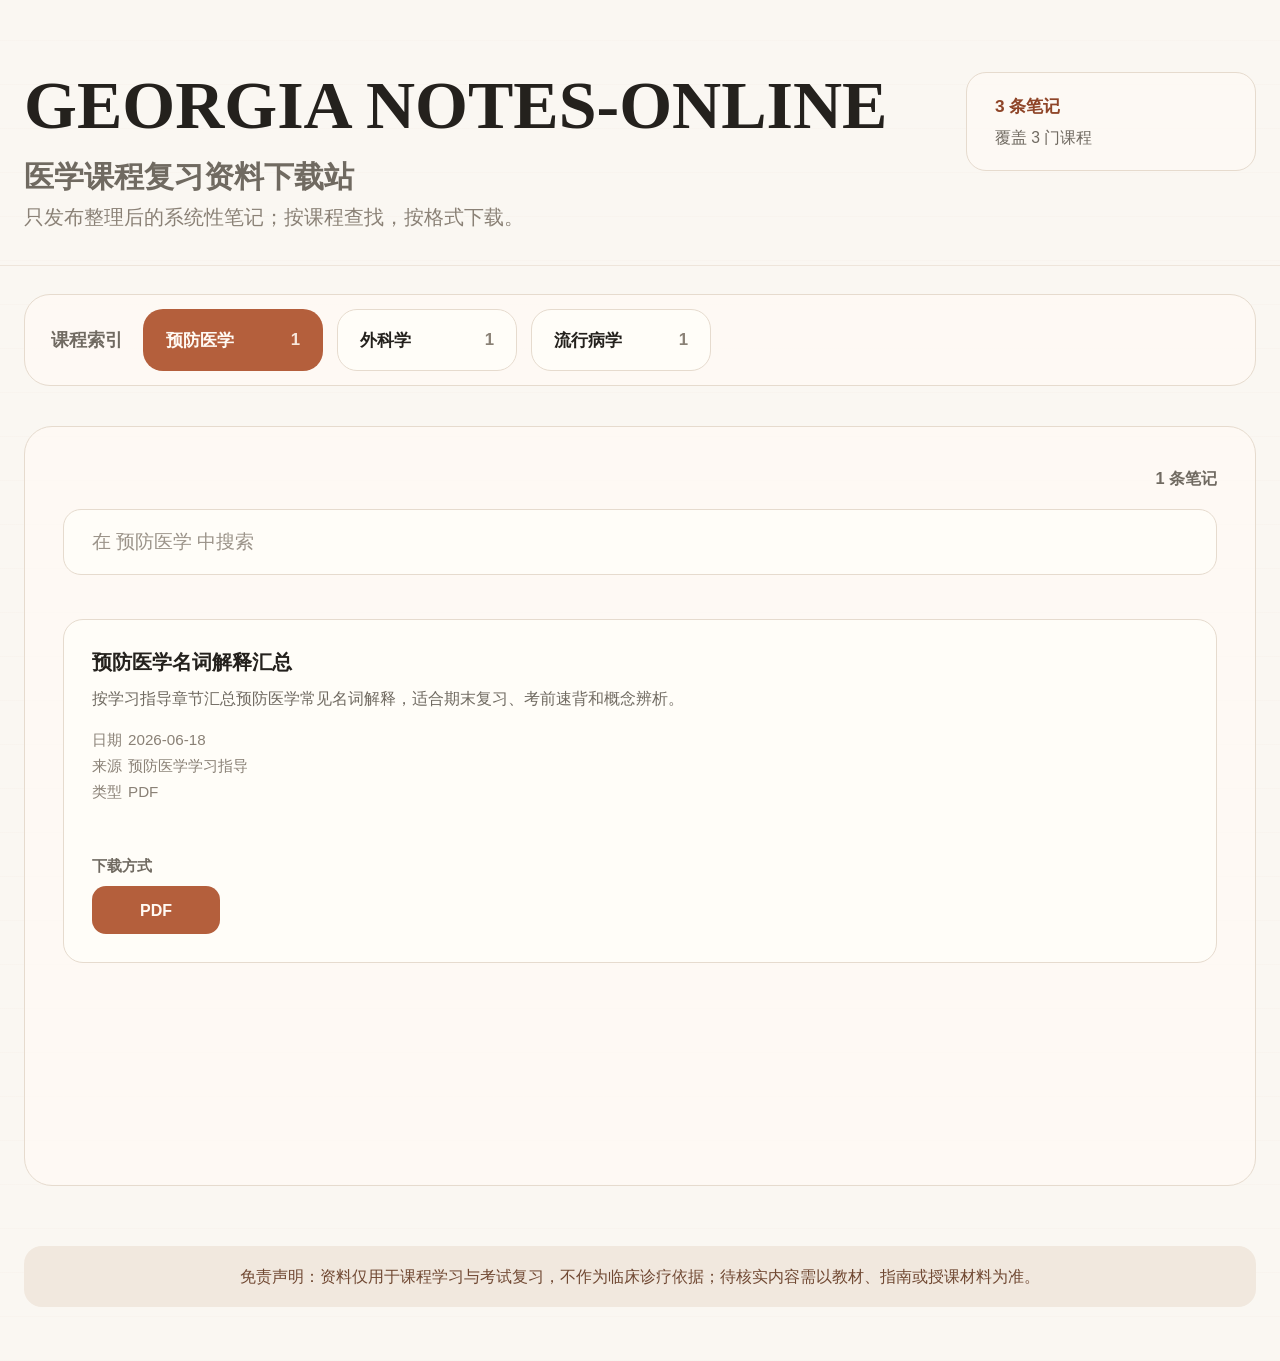
==== index.html @ c3cb5269 "Remove tags from publishing metadata" ====
<!doctype html>
<html lang="zh-CN">
  <head>
    <meta charset="utf-8" />
    <meta name="viewport" content="width=device-width, initial-scale=1" />
    <title>GEORGIA NOTES-ONLINE</title>
    <link rel="stylesheet" href="assets/style.css" />
  </head>
  <body>
    <header class="site-header">
      <div class="header-inner">
        <div>
          <h1 class="site-title">GEORGIA NOTES-ONLINE</h1>
          <p class="site-kicker">医学课程复习资料下载站</p>
          <p class="site-subtitle">只发布整理后的系统性笔记；按课程查找，按格式下载。</p>
        </div>
        <aside class="library-stats" aria-label="资料统计">
          <strong id="totalNoteCount">0 条笔记</strong>
          <span id="courseCoverage">等待发布资料</span>
        </aside>
      </div>
    </header>

    <main class="main-content">
      <nav id="courseNav" class="course-nav" aria-label="课程索引" hidden></nav>

      <section id="status" class="status" role="status">正在加载 data/files.json。</section>

      <section id="coursePanel" class="course-panel" aria-label="当前课程资料" hidden>
        <div class="panel-summary">
          <span id="activeCourseCount">0 条笔记</span>
        </div>
        <input
          id="courseSearch"
          class="course-search"
          type="search"
          placeholder="在当前课程中搜索"
          aria-label="在当前课程中搜索资料"
        />
        <div id="fileGrid" class="file-grid"></div>
        <p id="courseEmpty" class="course-empty" hidden>当前课程里没有匹配的资料。</p>
      </section>
    </main>

    <footer class="site-footer">
      <p>免责声明：资料仅用于课程学习与考试复习，不作为临床诊疗依据；待核实内容需以教材、指南或授课材料为准。</p>
    </footer>

    <script>
      const courseNames = {
        imaging: "医学影像学",
        diagnostics: "诊断学",
        "preventive-medicine": "预防医学",
        pharmacoeconomics: "药物经济学",
        surgery: "外科学",
        others: "其他"
      };

      const courseOrder = [
        "imaging",
        "diagnostics",
        "preventive-medicine",
        "pharmacoeconomics",
        "surgery",
        "others"
      ];

      const state = {
        files: [],
        notes: [],
        courses: [],
        activeCourseId: ""
      };

      const courseNavEl = document.getElementById("courseNav");
      const statusEl = document.getElementById("status");
      const coursePanelEl = document.getElementById("coursePanel");
      const totalNoteCountEl = document.getElementById("totalNoteCount");
      const courseCoverageEl = document.getElementById("courseCoverage");
      const activeCourseCountEl = document.getElementById("activeCourseCount");
      const courseSearchEl = document.getElementById("courseSearch");
      const fileGridEl = document.getElementById("fileGrid");
      const courseEmptyEl = document.getElementById("courseEmpty");

      function escapeHtml(value) {
        return String(value ?? "")
          .replaceAll("&", "&amp;")
          .replaceAll("<", "&lt;")
          .replaceAll(">", "&gt;")
          .replaceAll('"', "&quot;")
          .replaceAll("'", "&#039;");
      }

      function normalizeText(value) {
        return String(value ?? "").toLowerCase();
      }

      function getCourseId(file) {
        return file.category || getCourseLabel(file);
      }

      function getCourseLabel(file) {
        return file.course || courseNames[file.category] || file.category || "未分类";
      }

      function getNoteKey(file) {
        return file.note_id || [getCourseId(file), file.title, file.date].map((item) => String(item || "")).join("|");
      }

      function isCollection(note) {
        return note.kind === "collection" || note.type === "Collection" || Array.isArray(note.items);
      }

      function getDownloadables(note) {
        if (isCollection(note)) {
          return Array.isArray(note.items) ? note.items : [];
        }
        return Array.isArray(note.files) ? note.files : [note];
      }

      function getItemFiles(item) {
        if (Array.isArray(item.files) && item.files.length) {
          return item.files;
        }
        if (item.path) {
          return [{ title: item.title, type: item.type || "PDF", path: item.path }];
        }
        return [];
      }

      function groupByNote(files) {
        const groups = new Map();
        files.forEach((file) => {
          const key = getNoteKey(file);
          if (!groups.has(key)) {
            groups.set(key, {
              ...file,
              courseId: getCourseId(file),
              courseLabel: getCourseLabel(file),
              files: []
            });
          }
          groups.get(key).files.push(file);
        });

        return Array.from(groups.values()).map((note) => {
          note.files.sort((a, b) => String(a.type || "").localeCompare(String(b.type || ""), "zh-CN"));
          note.types = isCollection(note)
            ? ["章节合集"]
            : [...new Set(note.files.map((file) => file.type).filter(Boolean))];
          note.searchText = getSearchText(note);
          return note;
        });
      }

      function buildCourses(notes) {
        const groups = new Map();
        notes.forEach((note) => {
          if (!groups.has(note.courseId)) {
            groups.set(note.courseId, {
              id: note.courseId,
              label: note.courseLabel,
              notes: []
            });
          }
          groups.get(note.courseId).notes.push(note);
        });

        return Array.from(groups.values()).sort((a, b) => {
          const ai = courseOrder.indexOf(a.id);
          const bi = courseOrder.indexOf(b.id);
          if (ai !== -1 || bi !== -1) {
            return (ai === -1 ? 999 : ai) - (bi === -1 ? 999 : bi);
          }
          return a.label.localeCompare(b.label, "zh-CN");
        });
      }

      function getSearchText(note) {
        const downloadables = getDownloadables(note);
        const values = [
          note.title,
          note.course,
          note.category,
          note.courseLabel,
          note.type,
          note.date,
          note.source,
          note.description,
          ...downloadables.flatMap((item) => [item.title, item.type, item.path, item.source])
        ];
        return values.map(normalizeText).join(" ");
      }

      function renderCourseNav() {
        courseNavEl.hidden = false;
        courseNavEl.innerHTML = `
          <span class="course-nav-label">课程索引</span>
          <div class="course-tabs">
            ${state.courses
              .map((course) => {
                const isActive = course.id === state.activeCourseId;
                return `
                  <button
                    class="course-tab${isActive ? " is-active" : ""}"
                    type="button"
                    data-course-id="${escapeHtml(course.id)}"
                    aria-pressed="${isActive}"
                  >
                    <span>${escapeHtml(course.label)}</span>
                    <strong>${course.notes.length}</strong>
                  </button>
                `;
              })
              .join("")}
          </div>
        `;
      }

      function renderCollection(note) {
        const items = getDownloadables(note);
        if (!items.length) {
          return `<p class="collection-empty">这个资料集暂时没有章节文件。</p>`;
        }

        return `
          <details class="collection-detail">
            <summary>
              <span>查看章节</span>
              <strong>${items.length} 个文件</strong>
            </summary>
            <div class="chapter-list">
              ${items
                .map((item, index) => {
                  const chapterNumber = String(index + 1).padStart(2, "0");
                  const itemFiles = getItemFiles(item);
                  return `
                    <div class="chapter-row">
                      <span>${chapterNumber}. ${escapeHtml(item.title || "未命名章节")}</span>
                      <div class="chapter-actions">
                        ${itemFiles
                          .map(
                            (file) => `
                              <a class="chapter-format-button${String(file.type || "").toLowerCase() === "pdf" ? " is-pdf" : ""}" href="${escapeHtml(file.path || "#")}" download>
                                ${escapeHtml(file.type || "下载")}
                              </a>
                            `
                          )
                          .join("")}
                      </div>
                    </div>
                  `;
                })
                .join("")}
            </div>
          </details>
        `;
      }

      function renderDownloadButtons(note) {
        const downloadableFiles = getDownloadables(note);
        return downloadableFiles
          .map((item, index) => {
            const label = item.type || "下载";
            return `<a class="download-link${index === 0 ? " is-primary" : ""}" href="${escapeHtml(item.path || "#")}" download>${escapeHtml(label)}</a>`;
          })
          .join("");
      }

      function renderFileCard(note) {
        const collection = isCollection(note);
        const typeLabel = note.types && note.types.length ? note.types.join(" / ") : note.type || "未知";
        const downloadHtml = collection ? renderCollection(note) : renderDownloadButtons(note);

        return `
          <article class="file-card${collection ? " is-collection" : ""}" data-search="${escapeHtml(note.searchText)}">
            <div class="card-heading">
              <h3 class="file-title">${escapeHtml(note.title || "未命名资料")}</h3>
              ${collection ? `<span class="collection-badge">资料集</span>` : ""}
            </div>
            <p class="description" aria-label="简介">${escapeHtml(note.description || "暂无简介。")}</p>
            <dl class="meta">
              <div><dt>日期</dt><dd>${escapeHtml(note.date || "未填写")}</dd></div>
              <div><dt>来源</dt><dd>${escapeHtml(note.source || "未填写")}</dd></div>
              <div><dt>类型</dt><dd>${escapeHtml(typeLabel)}</dd></div>
            </dl>
            <div class="download-block">
              <div class="download-label">${collection ? "章节下载" : "下载方式"}</div>
              ${downloadHtml}
            </div>
          </article>
        `;
      }

      function getActiveCourse() {
        return state.courses.find((course) => course.id === state.activeCourseId) || state.courses[0];
      }

      function renderActiveCourse() {
        const course = getActiveCourse();
        if (!course) return;

        coursePanelEl.hidden = false;
        activeCourseCountEl.textContent = `${course.notes.length} 条笔记`;
        courseSearchEl.value = "";
        courseSearchEl.placeholder = `在 ${course.label} 中搜索`;
        fileGridEl.innerHTML = course.notes.map(renderFileCard).join("");
        courseEmptyEl.hidden = course.notes.length > 0;
      }

      function render() {
        state.notes = groupByNote(state.files);
        state.courses = buildCourses(state.notes);

        if (!state.files.length || !state.courses.length) {
          totalNoteCountEl.textContent = "0 条笔记";
          courseCoverageEl.textContent = "等待发布资料";
          courseNavEl.hidden = true;
          coursePanelEl.hidden = true;
          statusEl.hidden = false;
          statusEl.className = "status";
          statusEl.textContent = "还没有发布资料。新增文件后，这里会自动显示课程索引和下载入口。";
          return;
        }

        statusEl.hidden = true;
        totalNoteCountEl.textContent = `${state.notes.length} 条笔记`;
        courseCoverageEl.textContent = `覆盖 ${state.courses.length} 门课程`;
        if (!state.activeCourseId || !state.courses.some((course) => course.id === state.activeCourseId)) {
          state.activeCourseId = state.courses[0].id;
        }

        renderCourseNav();
        renderActiveCourse();
      }

      function filterActiveCourse(query) {
        const cards = Array.from(fileGridEl.querySelectorAll(".file-card"));
        let visibleCount = 0;
        cards.forEach((card) => {
          const isVisible = !query || card.dataset.search.includes(query);
          card.hidden = !isVisible;
          if (isVisible) visibleCount += 1;
        });
        courseEmptyEl.hidden = visibleCount > 0;
        activeCourseCountEl.textContent = `${visibleCount} 条笔记`;
      }

      async function loadFiles() {
        try {
          const response = await fetch("data/files.json", { cache: "no-store" });
          if (!response.ok) throw new Error(`HTTP ${response.status}`);
          const files = await response.json();
          if (!Array.isArray(files)) throw new Error("data/files.json 必须是数组");
          state.files = files;
          render();
        } catch (error) {
          courseNavEl.hidden = true;
          coursePanelEl.hidden = true;
          statusEl.hidden = false;
          statusEl.className = "status warning";
          statusEl.textContent = `无法读取 data/files.json：${error.message}。在 GitHub Pages 或本地网页服务中打开即可动态加载。`;
        }
      }

      courseNavEl.addEventListener("click", (event) => {
        const button = event.target.closest(".course-tab");
        if (!button) return;
        state.activeCourseId = button.dataset.courseId;
        renderCourseNav();
        renderActiveCourse();
      });

      courseSearchEl.addEventListener("input", (event) => {
        filterActiveCourse(normalizeText(event.target.value.trim()));
      });

      loadFiles();
    </script>
  </body>
</html>
---- assets/style.css ----
:root {
  color-scheme: light;
  --bg: #faf7f2;
  --surface: #fffdf8;
  --surface-muted: #fffaf5;
  --surface-strong: #f5efe7;
  --text: #24211d;
  --muted: #706a61;
  --soft: #8a8176;
  --line: #e6dbce;
  --accent: #b45f3c;
  --accent-strong: #8f4528;
  --accent-soft: #f8e7dc;
  --footer-bg: #f1e8de;
  --footer-text: #704832;
  --warning-bg: #fff3da;
  --warning-text: #7a4d00;
}

* {
  box-sizing: border-box;
}

body {
  margin: 0;
  background:
    repeating-linear-gradient(0deg, rgba(180, 95, 60, 0.018) 0, rgba(180, 95, 60, 0.018) 1px, transparent 1px, transparent 44px),
    var(--bg);
  color: var(--text);
  font-family: ui-sans-serif, -apple-system, BlinkMacSystemFont, "Segoe UI", "Noto Sans SC", "Microsoft YaHei", sans-serif;
  line-height: 1.6;
}

a {
  color: inherit;
}

.site-header {
  border-bottom: 1px solid rgba(230, 219, 206, 0.6);
}

.header-inner,
.main-content,
.site-footer {
  width: min(1248px, calc(100% - 48px));
  margin: 0 auto;
}

.header-inner {
  display: grid;
  grid-template-columns: minmax(0, 1fr) auto;
  gap: 28px;
  align-items: start;
  padding: 72px 0 32px;
}

.site-title {
  margin: 0;
  font-family: ui-serif, Georgia, "Times New Roman", serif;
  font-size: clamp(2.45rem, 6vw, 4.25rem);
  font-weight: 800;
  line-height: 0.98;
  letter-spacing: 0;
}

.site-kicker {
  margin: 18px 0 0;
  color: var(--muted);
  font-size: clamp(1.2rem, 2.5vw, 1.9rem);
  font-weight: 800;
  line-height: 1.25;
}

.site-subtitle {
  max-width: 720px;
  margin: 6px 0 0;
  color: var(--soft);
  font-size: clamp(1rem, 2vw, 1.28rem);
}

.library-stats {
  min-width: 290px;
  border: 1px solid var(--line);
  border-radius: 20px;
  padding: 20px 28px;
  background: rgba(255, 250, 245, 0.72);
}

.library-stats strong,
.library-stats span {
  display: block;
}

.library-stats strong {
  color: var(--accent-strong);
  font-size: 1.08rem;
}

.library-stats span {
  margin-top: 4px;
  color: var(--muted);
  font-size: 0.98rem;
}

.main-content {
  padding: 28px 0 40px;
}

.course-nav {
  display: flex;
  align-items: center;
  gap: 20px;
  margin-bottom: 40px;
  border: 1px solid var(--line);
  border-radius: 26px;
  padding: 14px 26px;
  background: rgba(255, 250, 245, 0.8);
  overflow-x: auto;
}

.course-nav-label {
  flex: 0 0 auto;
  color: var(--muted);
  font-size: 1.12rem;
  font-weight: 800;
  white-space: nowrap;
}

.course-tabs {
  display: flex;
  gap: 14px;
  min-width: max-content;
}

.course-tab {
  display: inline-flex;
  align-items: center;
  justify-content: space-between;
  gap: 18px;
  min-width: 180px;
  min-height: 62px;
  border: 1px solid var(--line);
  border-radius: 20px;
  padding: 0 22px;
  background: var(--surface);
  color: var(--text);
  cursor: pointer;
  font: inherit;
  font-size: 1.08rem;
  font-weight: 800;
  transition: background 160ms ease, border-color 160ms ease, color 160ms ease;
}

.course-tab strong {
  color: var(--soft);
  font-size: 1.05rem;
}

.course-tab:hover,
.course-tab:focus-visible {
  border-color: var(--accent);
  outline: none;
}

.course-tab.is-active {
  border-color: transparent;
  background: var(--accent);
  color: #fffaf4;
}

.course-tab.is-active strong {
  color: var(--accent-soft);
}

.status,
.course-panel {
  border: 1px solid var(--line);
  border-radius: 28px;
  background: rgba(255, 250, 245, 0.78);
}

.status {
  padding: 28px;
  color: var(--muted);
}

.status.warning {
  border-color: #f3d19c;
  background: var(--warning-bg);
  color: var(--warning-text);
}

.course-panel {
  min-height: 760px;
  padding: 38px;
}

.panel-summary {
  display: flex;
  justify-content: flex-end;
  min-height: 28px;
  margin-bottom: 16px;
  color: var(--muted);
  font-size: 1.02rem;
  font-weight: 800;
}

.course-search {
  width: 100%;
  min-height: 66px;
  margin-bottom: 44px;
  border: 1px solid var(--line);
  border-radius: 18px;
  padding: 14px 28px;
  color: var(--text);
  background: var(--surface);
  font: inherit;
  font-size: 1.18rem;
}

.course-search::placeholder {
  color: #9b9389;
}

.course-search:focus {
  border-color: var(--accent);
  outline: 3px solid rgba(180, 95, 60, 0.16);
}

.course-empty {
  margin: 16px 0 0;
  color: var(--muted);
  font-size: 1rem;
}

.file-grid {
  display: grid;
  grid-template-columns: repeat(auto-fit, minmax(360px, 1fr));
  gap: 34px;
}

.file-card {
  display: flex;
  flex-direction: column;
  min-height: 344px;
  border: 1px solid var(--line);
  border-radius: 20px;
  background: var(--surface);
  padding: 28px;
}

.file-card.is-collection {
  min-height: 380px;
}

.card-heading {
  display: flex;
  align-items: flex-start;
  justify-content: space-between;
  gap: 16px;
}

.file-title {
  margin: 0;
  color: var(--text);
  font-size: 1.28rem;
  font-weight: 850;
  line-height: 1.35;
}

.collection-badge {
  flex: 0 0 auto;
  border: 1px solid var(--line);
  border-radius: 999px;
  padding: 4px 10px;
  background: var(--surface-strong);
  color: var(--accent-strong);
  font-size: 0.82rem;
  font-weight: 850;
  white-space: nowrap;
}

.description {
  margin: 10px 0 16px;
  color: var(--muted);
  font-size: 1rem;
}

.meta {
  display: grid;
  gap: 2px;
  margin: 0 0 14px;
  color: var(--soft);
  font-size: 0.95rem;
}

.meta div {
  display: flex;
  gap: 6px;
}

.meta dt,
.meta dd {
  margin: 0;
}

.download-block {
  margin-top: auto;
}

.download-label {
  margin-bottom: 8px;
  color: var(--muted);
  font-size: 0.96rem;
  font-weight: 850;
}

.download-list {
  display: flex;
  flex-wrap: wrap;
  gap: 10px;
}

.collection-detail {
  border: 1px solid var(--line);
  border-radius: 16px;
  background: var(--surface-muted);
  overflow: hidden;
}

.collection-detail summary {
  display: flex;
  align-items: center;
  justify-content: space-between;
  gap: 18px;
  min-height: 56px;
  padding: 0 18px;
  color: var(--accent-strong);
  cursor: pointer;
  font-weight: 850;
  list-style: none;
}

.collection-detail summary::-webkit-details-marker {
  display: none;
}

.collection-detail summary::after {
  content: "+";
  display: inline-flex;
  align-items: center;
  justify-content: center;
  width: 26px;
  height: 26px;
  border-radius: 50%;
  background: var(--accent-soft);
  color: var(--accent-strong);
}

.collection-detail[open] summary {
  border-bottom: 1px solid var(--line);
}

.collection-detail[open] summary::after {
  content: "-";
}

.collection-detail summary strong {
  margin-left: auto;
  color: var(--soft);
  font-size: 0.92rem;
}

.chapter-list {
  display: grid;
  max-height: 360px;
  overflow-y: auto;
}

.chapter-row {
  display: flex;
  align-items: center;
  justify-content: space-between;
  gap: 18px;
  min-height: 58px;
  border-bottom: 1px solid rgba(230, 219, 206, 0.7);
  padding: 10px 14px 10px 18px;
  color: var(--text);
}

.chapter-row:last-child {
  border-bottom: 0;
}

.chapter-row span {
  min-width: 0;
  overflow-wrap: anywhere;
}

.chapter-actions {
  display: flex;
  flex: 0 0 auto;
  flex-wrap: wrap;
  justify-content: flex-end;
  gap: 8px;
}

.chapter-format-button {
  display: inline-flex;
  align-items: center;
  justify-content: center;
  min-width: 62px;
  min-height: 40px;
  border: 1px solid var(--line);
  border-radius: 12px;
  padding: 7px 14px;
  background: var(--surface);
  color: var(--accent-strong);
  font-size: 0.88rem;
  font-weight: 850;
  line-height: 1;
  text-decoration: none;
  transition: background 160ms ease, border-color 160ms ease, color 160ms ease;
}

.chapter-format-button:hover,
.chapter-format-button:focus-visible {
  border-color: transparent;
  background: var(--accent);
  color: #fffaf4;
  outline: none;
}

.chapter-format-button:focus-visible {
  outline: 3px solid rgba(180, 95, 60, 0.22);
}

.chapter-format-button.is-pdf {
  border-color: transparent;
  background: var(--accent);
  color: #fffaf4;
}

.chapter-format-button.is-pdf:hover,
.chapter-format-button.is-pdf:focus-visible {
  background: var(--accent-strong);
}

.chapter-format-button strong {
  flex: 0 0 auto;
  color: var(--accent-strong);
  font-size: 0.88rem;
}

.collection-empty {
  margin: 0;
  color: var(--muted);
}

.download-link {
  display: inline-flex;
  align-items: center;
  justify-content: center;
  min-width: 128px;
  min-height: 48px;
  border: 1px solid var(--line);
  border-radius: 14px;
  padding: 9px 20px;
  background: var(--surface-strong);
  color: var(--accent-strong);
  font-weight: 850;
  text-decoration: none;
  transition: background 160ms ease, border-color 160ms ease, color 160ms ease;
}

.download-link.is-primary,
.download-link:hover,
.download-link:focus-visible {
  border-color: transparent;
  background: var(--accent);
  color: #fffaf4;
  outline: none;
}

.download-link:focus-visible {
  outline: 3px solid rgba(180, 95, 60, 0.22);
}

.site-footer {
  padding: 20px 0 54px;
  color: var(--footer-text);
  font-size: 0.98rem;
  text-align: center;
}

.site-footer p {
  margin: 0;
  border-radius: 18px;
  padding: 18px 24px;
  background: var(--footer-bg);
}

@media (max-width: 900px) {
  .header-inner {
    grid-template-columns: 1fr;
    padding-top: 42px;
  }

  .library-stats {
    min-width: 0;
    width: 100%;
  }

  .course-nav {
    align-items: flex-start;
    flex-direction: column;
    gap: 12px;
  }

  .course-tabs {
    width: 100%;
    overflow-x: auto;
    padding-bottom: 2px;
  }
}

@media (max-width: 640px) {
  .header-inner,
  .main-content,
  .site-footer {
    width: min(100% - 24px, 1248px);
  }

  .site-title {
    font-size: clamp(2.05rem, 14vw, 3rem);
  }

  .course-nav {
    margin-bottom: 24px;
    border-radius: 22px;
    padding: 12px;
  }

  .course-tab {
    min-width: 156px;
    min-height: 56px;
    padding: 0 18px;
    font-size: 1rem;
  }

  .course-panel {
    min-height: 0;
    border-radius: 22px;
    padding: 20px;
  }

  .panel-summary {
    justify-content: flex-start;
  }

  .course-search {
    min-height: 56px;
    margin-bottom: 24px;
    padding: 12px 18px;
    font-size: 1rem;
  }

  .file-grid {
    grid-template-columns: 1fr;
    gap: 18px;
  }

  .file-card {
    min-height: 320px;
    padding: 22px;
  }

  .download-link {
    flex: 1 1 120px;
  }

  .chapter-row {
    align-items: flex-start;
    flex-direction: column;
    gap: 10px;
  }

  .chapter-actions {
    width: 100%;
    justify-content: flex-start;
  }

  .chapter-format-button {
    min-width: 76px;
    min-height: 44px;
  }
}
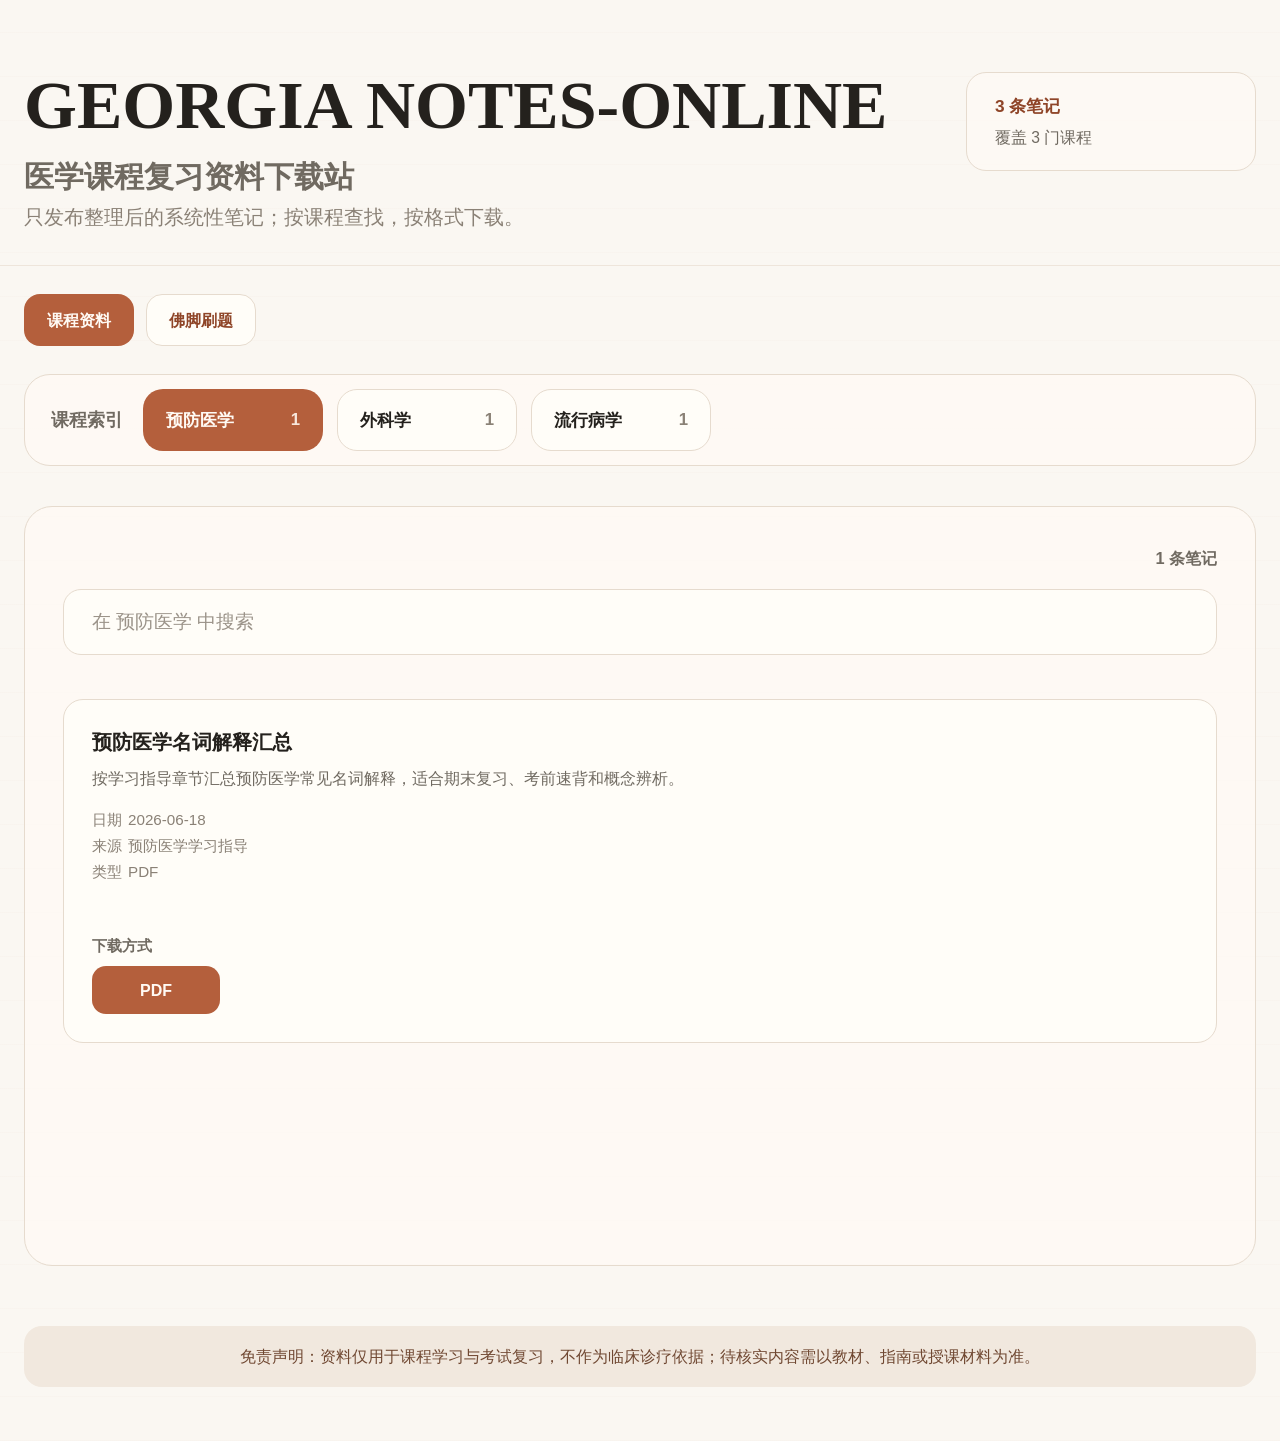
==== commit a114b623: "Add question bank entry page" ====
--- a/index.html
+++ b/index.html
@@ -22,6 +22,11 @@
     </header>
 
     <main class="main-content">
+      <nav class="site-switcher" aria-label="站点功能">
+        <a class="switcher-link is-active" href="index.html">课程资料</a>
+        <a class="switcher-link" href="pages/banks.html">佛脚刷题</a>
+      </nav>
+
       <nav id="courseNav" class="course-nav" aria-label="课程索引" hidden></nav>
 
       <section id="status" class="status" role="status">正在加载 data/files.json。</section>
--- a/assets/style.css
+++ b/assets/style.css
@@ -106,6 +106,42 @@
   padding: 28px 0 40px;
 }
 
+.site-switcher {
+  display: flex;
+  flex-wrap: wrap;
+  gap: 12px;
+  margin-bottom: 28px;
+}
+
+.switcher-link {
+  display: inline-flex;
+  align-items: center;
+  justify-content: center;
+  min-height: 52px;
+  border: 1px solid var(--line);
+  border-radius: 16px;
+  padding: 0 22px;
+  background: var(--surface);
+  color: var(--accent-strong);
+  font-size: 1.02rem;
+  font-weight: 850;
+  text-decoration: none;
+  transition: background 160ms ease, border-color 160ms ease, color 160ms ease;
+}
+
+.switcher-link:hover,
+.switcher-link:focus-visible,
+.switcher-link.is-active {
+  border-color: transparent;
+  background: var(--accent);
+  color: #fffaf4;
+  outline: none;
+}
+
+.switcher-link:focus-visible {
+  outline: 3px solid rgba(180, 95, 60, 0.22);
+}
+
 .course-nav {
   display: flex;
   align-items: center;
@@ -233,6 +269,180 @@
   font-size: 1rem;
 }
 
+.banks-toolbar {
+  margin-bottom: 28px;
+}
+
+.search-label {
+  display: block;
+  margin: 0 0 10px;
+  color: var(--muted);
+  font-size: 1rem;
+  font-weight: 850;
+}
+
+.bank-grid {
+  display: grid;
+  grid-template-columns: repeat(auto-fit, minmax(340px, 1fr));
+  gap: 28px;
+}
+
+.bank-card {
+  display: flex;
+  flex-direction: column;
+  gap: 16px;
+  border: 1px solid var(--line);
+  border-radius: 20px;
+  background: var(--surface);
+  padding: 28px;
+}
+
+.bank-card.is-collection {
+  min-height: 420px;
+}
+
+.bank-meta {
+  display: grid;
+  gap: 8px;
+  margin: 0;
+  color: var(--soft);
+  font-size: 0.96rem;
+}
+
+.bank-meta div {
+  display: grid;
+  grid-template-columns: 64px minmax(0, 1fr);
+  gap: 10px;
+}
+
+.bank-meta dt,
+.bank-meta dd {
+  margin: 0;
+}
+
+.bank-meta dt {
+  color: var(--muted);
+  font-weight: 850;
+}
+
+.bank-meta.is-compact {
+  margin-top: 10px;
+  font-size: 0.9rem;
+}
+
+.bank-collection-detail {
+  margin-top: auto;
+}
+
+.bank-chapter-list {
+  display: grid;
+  max-height: 560px;
+  overflow-y: auto;
+}
+
+.bank-chapter {
+  display: grid;
+  gap: 10px;
+  border-bottom: 1px solid rgba(230, 219, 206, 0.7);
+  padding: 18px;
+}
+
+.bank-chapter:last-child {
+  border-bottom: 0;
+}
+
+.bank-chapter-heading {
+  display: flex;
+  align-items: flex-start;
+  justify-content: space-between;
+  gap: 16px;
+}
+
+.bank-chapter-heading h3 {
+  margin: 0;
+  color: var(--text);
+  font-size: 1rem;
+  line-height: 1.45;
+}
+
+.bank-chapter-heading span {
+  flex: 0 0 auto;
+  color: var(--accent-strong);
+  font-size: 0.9rem;
+  font-weight: 850;
+}
+
+.bank-code-block {
+  display: grid;
+  grid-template-columns: minmax(0, 1fr) auto;
+  gap: 12px;
+  align-items: center;
+  margin-top: auto;
+  border: 1px solid var(--line);
+  border-radius: 16px;
+  padding: 10px;
+  background: var(--surface-muted);
+}
+
+.bank-code {
+  min-width: 0;
+  overflow-wrap: anywhere;
+  padding: 0 8px;
+  color: var(--text);
+  font-family: ui-monospace, "SFMono-Regular", Consolas, "Liberation Mono", monospace;
+  font-size: 1.05rem;
+  font-weight: 850;
+}
+
+.copy-code-button {
+  min-width: 126px;
+  min-height: 46px;
+  border: 1px solid transparent;
+  border-radius: 13px;
+  padding: 0 18px;
+  background: var(--accent);
+  color: #fffaf4;
+  cursor: pointer;
+  font: inherit;
+  font-weight: 850;
+  transition: background 160ms ease, border-color 160ms ease, color 160ms ease;
+}
+
+.copy-code-button:hover,
+.copy-code-button:focus-visible {
+  background: var(--accent-strong);
+  outline: none;
+}
+
+.copy-code-button:focus-visible {
+  outline: 3px solid rgba(180, 95, 60, 0.22);
+}
+
+.bank-qr {
+  width: min(180px, 100%);
+  aspect-ratio: 1;
+  border: 1px solid var(--line);
+  border-radius: 16px;
+  object-fit: contain;
+  background: #fff;
+  padding: 10px;
+}
+
+.back-link {
+  display: inline-flex;
+  margin-bottom: 20px;
+  color: var(--accent-strong);
+  font-size: 1rem;
+  font-weight: 850;
+  text-decoration: none;
+}
+
+.back-link:hover,
+.back-link:focus-visible {
+  text-decoration: underline;
+  outline: none;
+}
+
 .file-grid {
   display: grid;
   grid-template-columns: repeat(auto-fit, minmax(360px, 1fr));
@@ -548,6 +758,14 @@
     font-size: 1rem;
   }
 
+  .site-switcher {
+    gap: 10px;
+  }
+
+  .switcher-link {
+    flex: 1 1 140px;
+  }
+
   .course-panel {
     min-height: 0;
     border-radius: 22px;
@@ -594,4 +812,30 @@
     min-width: 76px;
     min-height: 44px;
   }
-}
+
+  .bank-grid {
+    grid-template-columns: 1fr;
+    gap: 18px;
+  }
+
+  .bank-card {
+    padding: 22px;
+  }
+
+  .bank-chapter {
+    padding: 16px;
+  }
+
+  .bank-chapter-heading {
+    flex-direction: column;
+    gap: 4px;
+  }
+
+  .bank-code-block {
+    grid-template-columns: 1fr;
+  }
+
+  .copy-code-button {
+    width: 100%;
+  }
+}
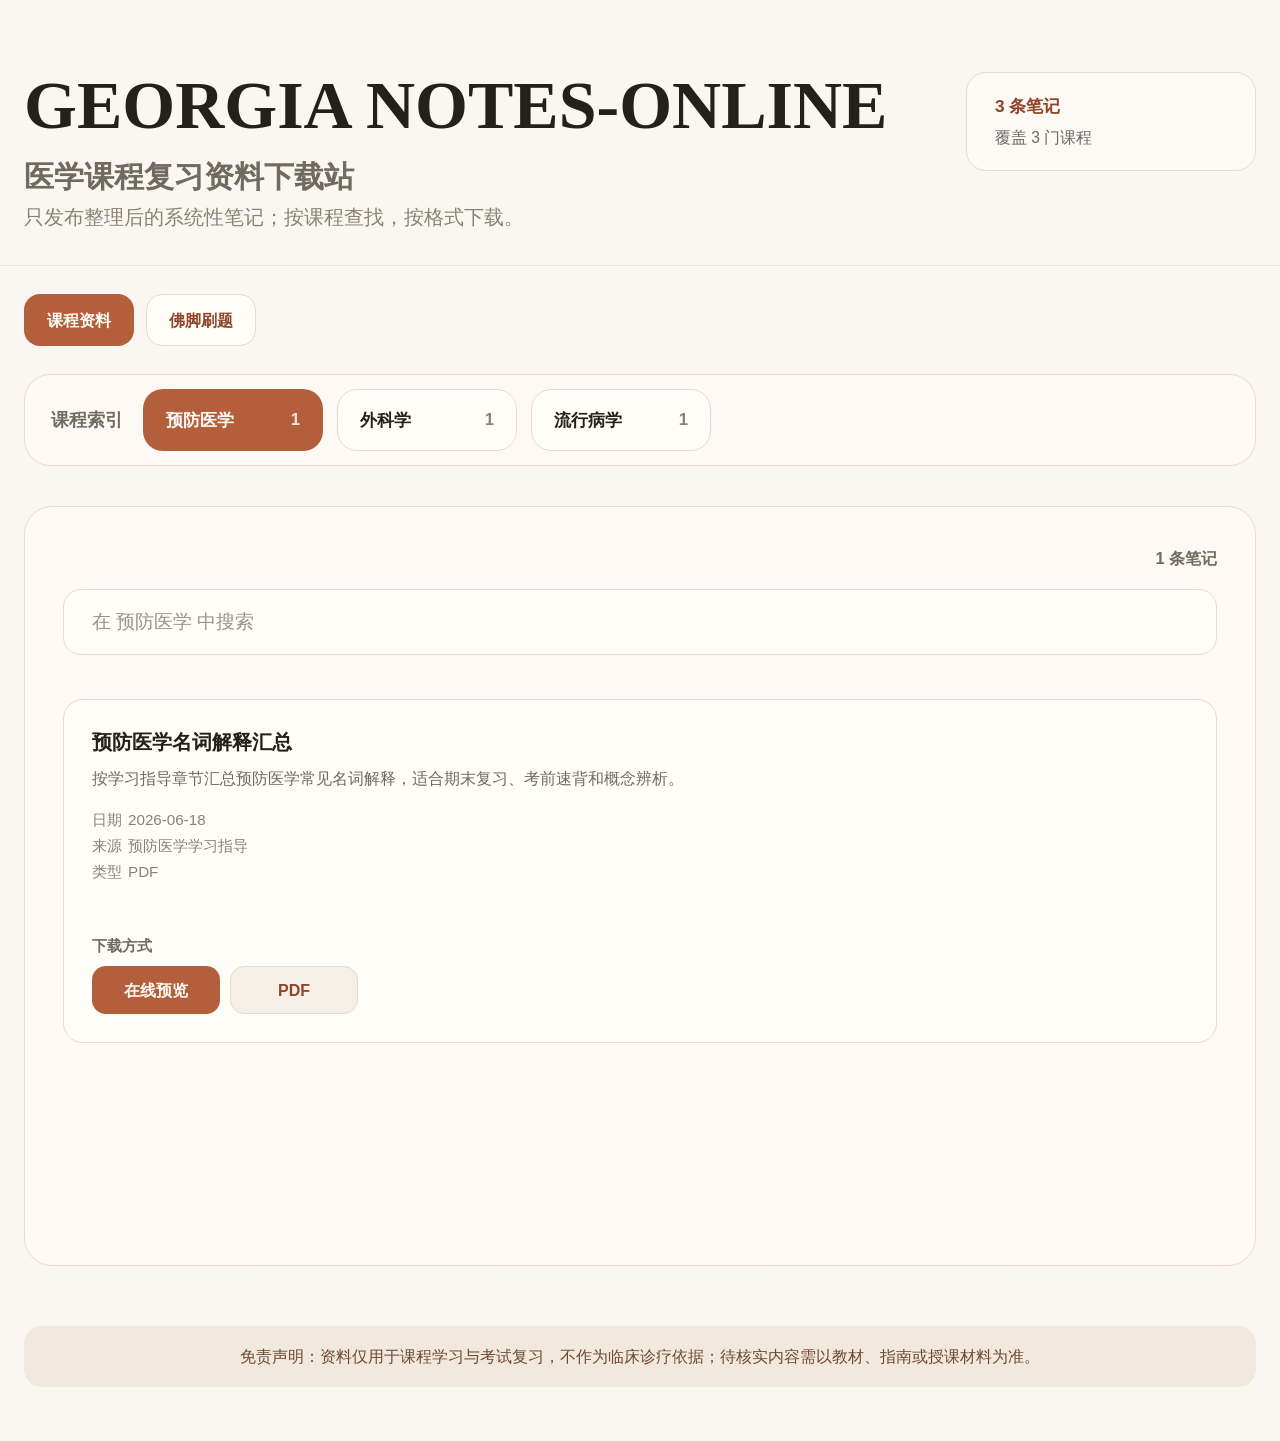
==== commit a2829d20: "Add HTML preview links" ====
--- a/index.html
+++ b/index.html
@@ -128,7 +128,15 @@
           return item.files;
         }
         if (item.path) {
-          return [{ title: item.title, type: item.type || "PDF", path: item.path }];
+          return [
+            {
+              title: item.title,
+              type: item.type || "PDF",
+              path: item.path,
+              downloadUrl: item.downloadUrl,
+              previewUrl: item.previewUrl
+            }
+          ];
         }
         return [];
       }
@@ -150,6 +158,7 @@
 
         return Array.from(groups.values()).map((note) => {
           note.files.sort((a, b) => String(a.type || "").localeCompare(String(b.type || ""), "zh-CN"));
+          note.previewUrl = note.previewUrl || note.files.find((file) => file.previewUrl)?.previewUrl || "";
           note.types = isCollection(note)
             ? ["章节合集"]
             : [...new Set(note.files.map((file) => file.type).filter(Boolean))];
@@ -192,7 +201,9 @@
           note.date,
           note.source,
           note.description,
-          ...downloadables.flatMap((item) => [item.title, item.type, item.path, item.source])
+          note.previewUrl,
+          note.downloadUrl,
+          ...downloadables.flatMap((item) => [item.title, item.type, item.path, item.downloadUrl, item.previewUrl, item.source])
         ];
         return values.map(normalizeText).join(" ");
       }
@@ -246,7 +257,7 @@
                         ${itemFiles
                           .map(
                             (file) => `
-                              <a class="chapter-format-button${String(file.type || "").toLowerCase() === "pdf" ? " is-pdf" : ""}" href="${escapeHtml(file.path || "#")}" download>
+                              <a class="chapter-format-button${String(file.type || "").toLowerCase() === "pdf" ? " is-pdf" : ""}" href="${escapeHtml(file.downloadUrl || file.path || "#")}" download>
                                 ${escapeHtml(file.type || "下载")}
                               </a>
                             `
@@ -267,9 +278,14 @@
         return downloadableFiles
           .map((item, index) => {
             const label = item.type || "下载";
-            return `<a class="download-link${index === 0 ? " is-primary" : ""}" href="${escapeHtml(item.path || "#")}" download>${escapeHtml(label)}</a>`;
+            return `<a class="download-link${note.previewUrl ? "" : index === 0 ? " is-primary" : ""}" href="${escapeHtml(item.downloadUrl || item.path || "#")}" download>${escapeHtml(label)}</a>`;
           })
           .join("");
+      }
+
+      function renderPreviewButton(note) {
+        if (!note.previewUrl) return "";
+        return `<a class="download-link preview-link is-primary" href="${escapeHtml(note.previewUrl)}" target="_blank" rel="noopener">在线预览</a>`;
       }
 
       function renderFileCard(note) {
@@ -291,7 +307,14 @@
             </dl>
             <div class="download-block">
               <div class="download-label">${collection ? "章节下载" : "下载方式"}</div>
-              ${downloadHtml}
+              ${
+                collection
+                  ? downloadHtml
+                  : `<div class="download-list">
+                      ${renderPreviewButton(note)}
+                      ${downloadHtml}
+                    </div>`
+              }
             </div>
           </article>
         `;
--- a/assets/style.css
+++ b/assets/style.css
@@ -298,7 +298,7 @@
 }
 
 .bank-card.is-collection {
-  min-height: 420px;
+  min-height: 0;
 }
 
 .bank-meta {
@@ -331,7 +331,7 @@
 }
 
 .bank-collection-detail {
-  margin-top: auto;
+  margin-top: 8px;
 }
 
 .bank-chapter-list {
@@ -342,45 +342,33 @@
 
 .bank-chapter {
   display: grid;
-  gap: 10px;
+  grid-template-columns: minmax(0, 1fr) minmax(220px, 320px);
+  gap: 16px;
+  align-items: center;
   border-bottom: 1px solid rgba(230, 219, 206, 0.7);
-  padding: 18px;
+  padding: 14px 16px;
 }
 
 .bank-chapter:last-child {
   border-bottom: 0;
 }
 
-.bank-chapter-heading {
-  display: flex;
-  align-items: flex-start;
-  justify-content: space-between;
-  gap: 16px;
-}
-
-.bank-chapter-heading h3 {
+.bank-chapter h3 {
   margin: 0;
   color: var(--text);
   font-size: 1rem;
   line-height: 1.45;
 }
 
-.bank-chapter-heading span {
-  flex: 0 0 auto;
-  color: var(--accent-strong);
-  font-size: 0.9rem;
-  font-weight: 850;
-}
-
 .bank-code-block {
   display: grid;
-  grid-template-columns: minmax(0, 1fr) auto;
-  gap: 12px;
+  grid-template-columns: minmax(0, 1fr) 44px;
+  gap: 8px;
   align-items: center;
   margin-top: auto;
   border: 1px solid var(--line);
-  border-radius: 16px;
-  padding: 10px;
+  border-radius: 14px;
+  padding: 6px;
   background: var(--surface-muted);
 }
 
@@ -395,27 +383,75 @@
 }
 
 .copy-code-button {
-  min-width: 126px;
-  min-height: 46px;
-  border: 1px solid transparent;
-  border-radius: 13px;
-  padding: 0 18px;
+  position: relative;
+  display: inline-flex;
+  align-items: center;
+  justify-content: center;
+  width: 44px;
+  min-width: 44px;
+  min-height: 44px;
+  border: 1px solid var(--line);
+  border-radius: 12px;
+  padding: 0;
+  background: var(--surface);
+  color: var(--accent-strong);
+  cursor: pointer;
+  transition: background 160ms ease, border-color 160ms ease, color 160ms ease;
+}
+
+.copy-code-button:hover,
+.copy-code-button:focus-visible {
+  border-color: transparent;
   background: var(--accent);
   color: #fffaf4;
-  cursor: pointer;
-  font: inherit;
-  font-weight: 850;
-  transition: background 160ms ease, border-color 160ms ease, color 160ms ease;
-}
-
-.copy-code-button:hover,
-.copy-code-button:focus-visible {
-  background: var(--accent-strong);
   outline: none;
 }
 
 .copy-code-button:focus-visible {
   outline: 3px solid rgba(180, 95, 60, 0.22);
+}
+
+.copy-code-button.is-copied {
+  border-color: transparent;
+  background: var(--accent-strong);
+  color: #fffaf4;
+}
+
+.copy-icon {
+  position: relative;
+  width: 18px;
+  height: 18px;
+}
+
+.copy-icon::before,
+.copy-icon::after {
+  content: "";
+  position: absolute;
+  width: 12px;
+  height: 12px;
+  border: 2px solid currentColor;
+  border-radius: 3px;
+  background: transparent;
+}
+
+.copy-icon::before {
+  top: 1px;
+  left: 5px;
+  opacity: 0.55;
+}
+
+.copy-icon::after {
+  right: 5px;
+  bottom: 1px;
+}
+
+.copy-feedback {
+  position: absolute;
+  width: 1px;
+  height: 1px;
+  overflow: hidden;
+  clip: rect(0, 0, 0, 0);
+  white-space: nowrap;
 }
 
 .bank-qr {
@@ -823,19 +859,16 @@
   }
 
   .bank-chapter {
-    padding: 16px;
-  }
-
-  .bank-chapter-heading {
-    flex-direction: column;
-    gap: 4px;
+    grid-template-columns: 1fr;
+    gap: 8px;
+    padding: 14px;
   }
 
   .bank-code-block {
-    grid-template-columns: 1fr;
+    grid-template-columns: minmax(0, 1fr) 44px;
   }
 
   .copy-code-button {
-    width: 100%;
-  }
-}
+    width: 44px;
+  }
+}
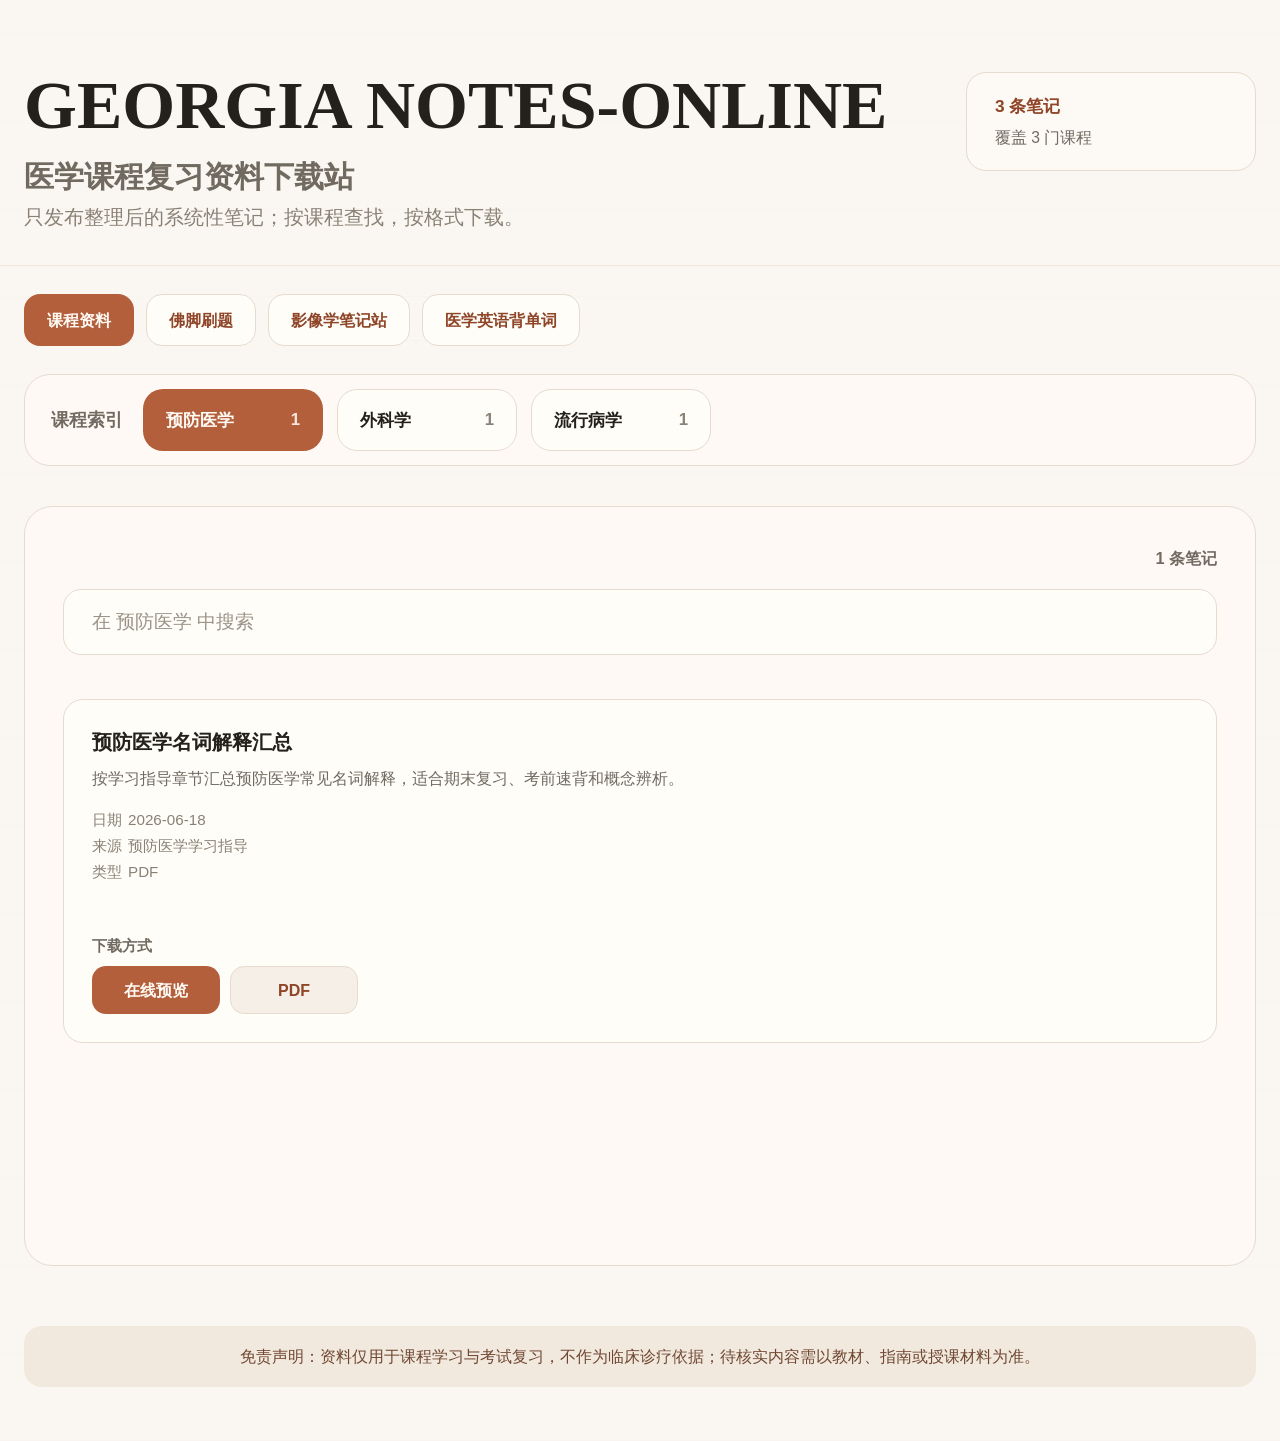
==== commit 7648f223: "Add external learning site links" ====
--- a/index.html
+++ b/index.html
@@ -25,6 +25,8 @@
       <nav class="site-switcher" aria-label="站点功能">
         <a class="switcher-link is-active" href="index.html">课程资料</a>
         <a class="switcher-link" href="pages/banks.html">佛脚刷题</a>
+        <a class="switcher-link" href="https://georgia59.github.io/ultra-notes-of-medical-imaging/" target="_blank" rel="noopener">影像学笔记站</a>
+        <a class="switcher-link" href="https://georgia59.github.io/english-vocabulary-practice/" target="_blank" rel="noopener">医学英语背单词</a>
       </nav>
 
       <nav id="courseNav" class="course-nav" aria-label="课程索引" hidden></nav>
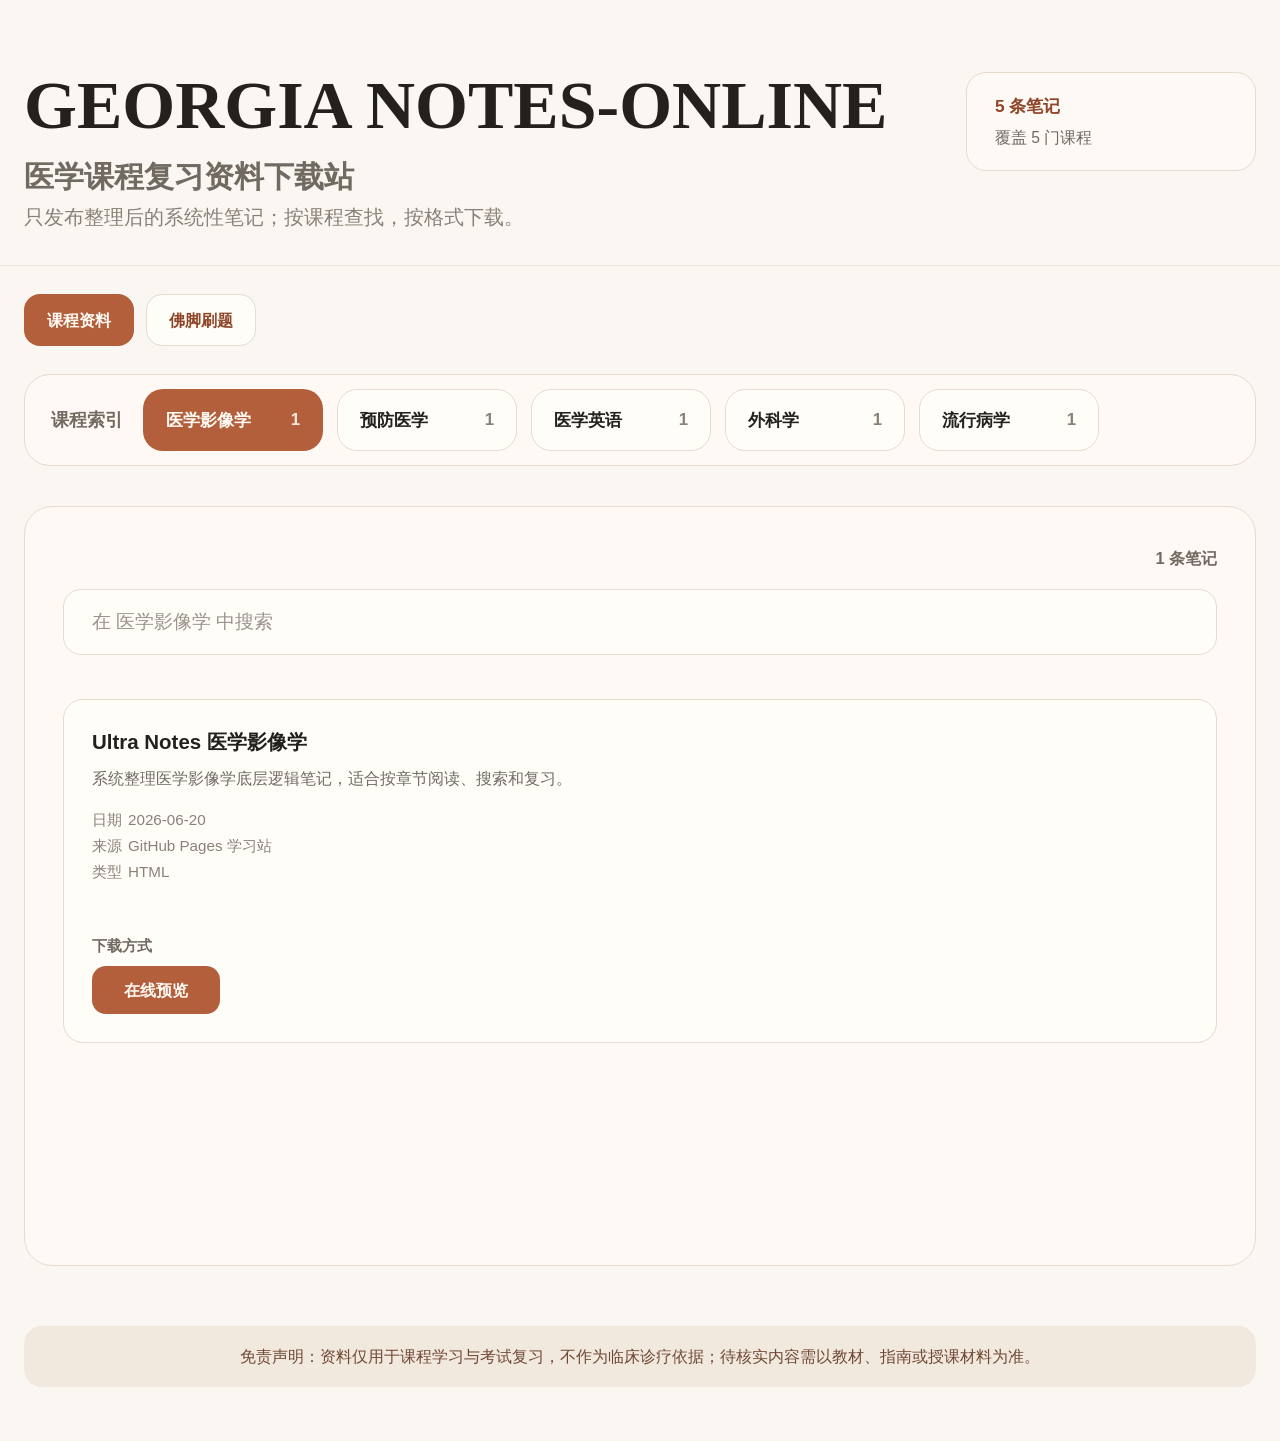
==== commit b3c8d8a5: "Move external sites into course index" ====
--- a/index.html
+++ b/index.html
@@ -25,8 +25,6 @@
       <nav class="site-switcher" aria-label="站点功能">
         <a class="switcher-link is-active" href="index.html">课程资料</a>
         <a class="switcher-link" href="pages/banks.html">佛脚刷题</a>
-        <a class="switcher-link" href="https://georgia59.github.io/ultra-notes-of-medical-imaging/" target="_blank" rel="noopener">影像学笔记站</a>
-        <a class="switcher-link" href="https://georgia59.github.io/english-vocabulary-practice/" target="_blank" rel="noopener">医学英语背单词</a>
       </nav>
 
       <nav id="courseNav" class="course-nav" aria-label="课程索引" hidden></nav>
@@ -58,6 +56,7 @@
         imaging: "医学影像学",
         diagnostics: "诊断学",
         "preventive-medicine": "预防医学",
+        "medical-english": "医学英语",
         pharmacoeconomics: "药物经济学",
         surgery: "外科学",
         others: "其他"
@@ -67,6 +66,7 @@
         "imaging",
         "diagnostics",
         "preventive-medicine",
+        "medical-english",
         "pharmacoeconomics",
         "surgery",
         "others"
@@ -278,6 +278,7 @@
       function renderDownloadButtons(note) {
         const downloadableFiles = getDownloadables(note);
         return downloadableFiles
+          .filter((item) => item.downloadUrl || item.path)
           .map((item, index) => {
             const label = item.type || "下载";
             return `<a class="download-link${note.previewUrl ? "" : index === 0 ? " is-primary" : ""}" href="${escapeHtml(item.downloadUrl || item.path || "#")}" download>${escapeHtml(label)}</a>`;
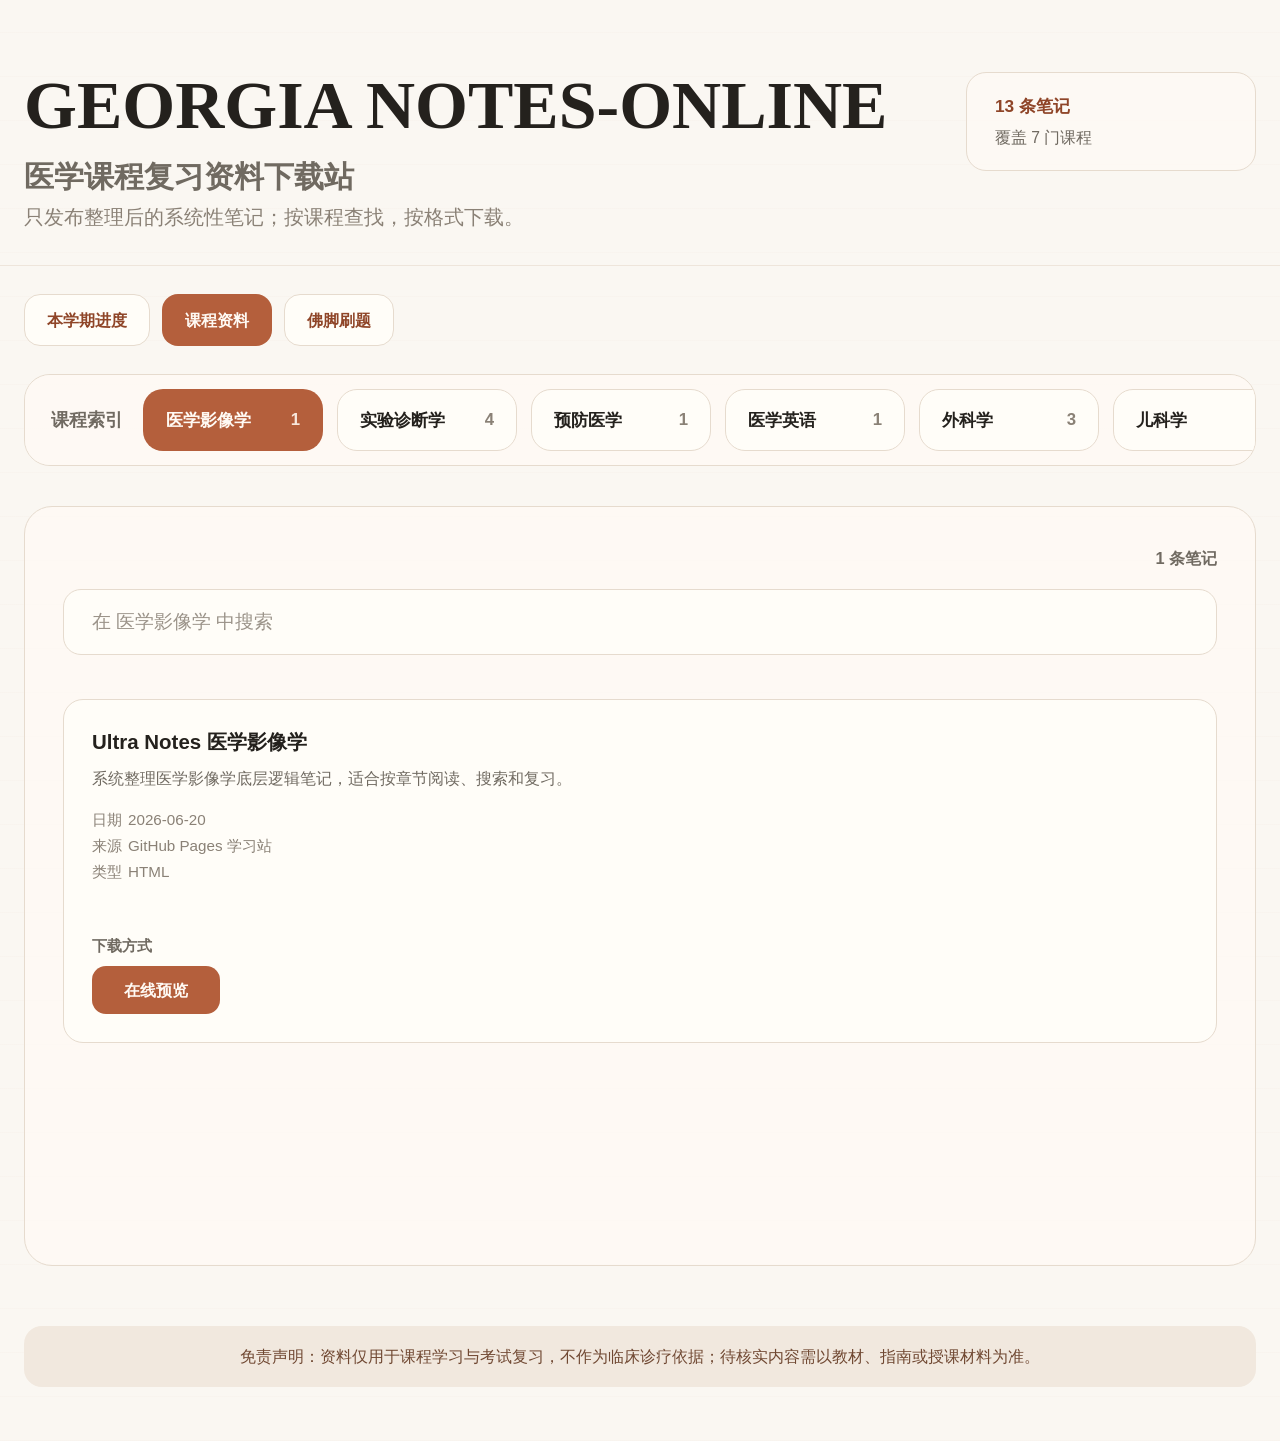
==== commit f5679d19: "Add semester progress as the first navigation item" ====
--- a/index.html
+++ b/index.html
@@ -23,6 +23,7 @@
 
     <main class="main-content">
       <nav class="site-switcher" aria-label="站点功能">
+        <a class="switcher-link" href="pages/progress.html">本学期进度</a>
         <a class="switcher-link is-active" href="index.html">课程资料</a>
         <a class="switcher-link" href="pages/banks.html">佛脚刷题</a>
       </nav>
--- a/assets/style.css
+++ b/assets/style.css
@@ -732,6 +732,272 @@
   outline: 3px solid rgba(180, 95, 60, 0.22);
 }
 
+.admin-notice,
+.admin-toolbar,
+.admin-import,
+.admin-output,
+.admin-list-panel,
+.admin-editor-panel {
+  border: 1px solid var(--line);
+  border-radius: 22px;
+  background: rgba(255, 250, 245, 0.78);
+}
+
+.admin-notice {
+  display: grid;
+  gap: 4px;
+  margin-bottom: 20px;
+  padding: 20px 24px;
+  color: var(--muted);
+}
+
+.admin-notice strong {
+  color: var(--accent-strong);
+  font-size: 1.04rem;
+}
+
+.admin-toolbar {
+  display: flex;
+  flex-wrap: wrap;
+  gap: 12px;
+  margin-bottom: 20px;
+  padding: 16px;
+}
+
+.admin-button {
+  display: inline-flex;
+  align-items: center;
+  justify-content: center;
+  min-height: 46px;
+  border: 1px solid var(--line);
+  border-radius: 14px;
+  padding: 8px 16px;
+  background: var(--surface);
+  color: var(--accent-strong);
+  cursor: pointer;
+  font: inherit;
+  font-weight: 850;
+  transition: background 160ms ease, border-color 160ms ease, color 160ms ease;
+}
+
+.admin-button:hover,
+.admin-button:focus-visible,
+.admin-button.is-primary {
+  border-color: transparent;
+  background: var(--accent);
+  color: #fffaf4;
+  outline: none;
+}
+
+.admin-button:focus-visible {
+  outline: 3px solid rgba(180, 95, 60, 0.22);
+}
+
+.admin-button.is-danger {
+  color: #9f3326;
+}
+
+.admin-button.is-danger:hover,
+.admin-button.is-danger:focus-visible {
+  background: #9f3326;
+  color: #fffaf4;
+}
+
+.admin-import,
+.admin-output {
+  display: grid;
+  gap: 12px;
+  margin-bottom: 20px;
+  padding: 20px;
+}
+
+.admin-layout {
+  display: grid;
+  grid-template-columns: minmax(280px, 360px) minmax(0, 1fr);
+  gap: 24px;
+  margin: 20px 0;
+}
+
+.admin-list-panel,
+.admin-editor-panel {
+  padding: 22px;
+}
+
+.admin-label {
+  display: block;
+  margin-bottom: 8px;
+  color: var(--muted);
+  font-weight: 850;
+}
+
+.admin-search {
+  min-height: 54px;
+  margin-bottom: 18px;
+  font-size: 1rem;
+}
+
+.admin-select,
+.admin-form input,
+.admin-form textarea,
+.admin-textarea {
+  width: 100%;
+  border: 1px solid var(--line);
+  border-radius: 14px;
+  padding: 12px 14px;
+  background: var(--surface);
+  color: var(--text);
+  font: inherit;
+}
+
+.admin-select {
+  min-height: 50px;
+  margin-bottom: 18px;
+}
+
+.admin-textarea,
+.admin-form textarea {
+  resize: vertical;
+}
+
+.admin-textarea {
+  font-family: ui-monospace, "SFMono-Regular", Consolas, "Liberation Mono", monospace;
+  font-size: 0.94rem;
+  line-height: 1.55;
+}
+
+.admin-textarea.is-compact {
+  min-height: 120px;
+}
+
+.admin-record-list {
+  display: grid;
+  gap: 10px;
+  max-height: 720px;
+  overflow-y: auto;
+}
+
+.admin-record {
+  display: grid;
+  gap: 4px;
+  width: 100%;
+  min-height: 76px;
+  border: 1px solid var(--line);
+  border-radius: 16px;
+  padding: 14px;
+  background: var(--surface);
+  color: var(--text);
+  cursor: pointer;
+  font: inherit;
+  text-align: left;
+  transition: background 160ms ease, border-color 160ms ease, color 160ms ease;
+}
+
+.admin-record strong {
+  font-size: 1rem;
+  line-height: 1.35;
+}
+
+.admin-record span {
+  color: var(--soft);
+  font-size: 0.92rem;
+}
+
+.admin-record:hover,
+.admin-record:focus-visible,
+.admin-record.is-selected {
+  border-color: transparent;
+  background: var(--accent);
+  color: #fffaf4;
+  outline: none;
+}
+
+.admin-record:hover span,
+.admin-record:focus-visible span,
+.admin-record.is-selected span {
+  color: var(--accent-soft);
+}
+
+.admin-empty {
+  margin: 0;
+  color: var(--muted);
+}
+
+.admin-empty.is-small {
+  padding: 12px 0;
+  font-size: 0.96rem;
+}
+
+.admin-form {
+  display: grid;
+  gap: 22px;
+}
+
+.admin-editor-heading {
+  display: flex;
+  align-items: flex-start;
+  justify-content: space-between;
+  gap: 18px;
+}
+
+.admin-kicker {
+  color: var(--accent-strong);
+  font-size: 0.92rem;
+  font-weight: 850;
+}
+
+.admin-title {
+  margin: 4px 0 0;
+  color: var(--text);
+  font-size: 1.45rem;
+  line-height: 1.25;
+}
+
+.admin-inline-actions {
+  display: flex;
+  flex-wrap: wrap;
+  justify-content: flex-end;
+  gap: 10px;
+}
+
+.admin-grid {
+  display: grid;
+  grid-template-columns: repeat(2, minmax(0, 1fr));
+  gap: 16px;
+}
+
+.admin-grid label {
+  display: grid;
+  gap: 8px;
+  color: var(--muted);
+  font-weight: 850;
+}
+
+.admin-grid label span {
+  font-size: 0.95rem;
+}
+
+.admin-grid .admin-wide {
+  grid-column: 1 / -1;
+}
+
+.admin-form input:focus,
+.admin-form textarea:focus,
+.admin-select:focus,
+.admin-textarea:focus {
+  border-color: var(--accent);
+  outline: 3px solid rgba(180, 95, 60, 0.16);
+}
+
+.admin-helper {
+  margin: 0;
+  color: var(--muted);
+  font-size: 0.94rem;
+}
+
+.admin-helper.is-error {
+  color: #9f3326;
+}
+
 .site-footer {
   padding: 20px 0 54px;
   color: var(--footer-text);
@@ -768,6 +1034,22 @@
     overflow-x: auto;
     padding-bottom: 2px;
   }
+
+  .admin-layout {
+    grid-template-columns: 1fr;
+  }
+
+  .admin-record-list {
+    max-height: 420px;
+  }
+
+  .admin-editor-heading {
+    flex-direction: column;
+  }
+
+  .admin-inline-actions {
+    justify-content: flex-start;
+  }
 }
 
 @media (max-width: 640px) {
@@ -802,6 +1084,23 @@
     flex: 1 1 140px;
   }
 
+  .admin-toolbar,
+  .admin-import,
+  .admin-output,
+  .admin-list-panel,
+  .admin-editor-panel {
+    border-radius: 18px;
+    padding: 16px;
+  }
+
+  .admin-button {
+    flex: 1 1 140px;
+  }
+
+  .admin-grid {
+    grid-template-columns: 1fr;
+  }
+
   .course-panel {
     min-height: 0;
     border-radius: 22px;
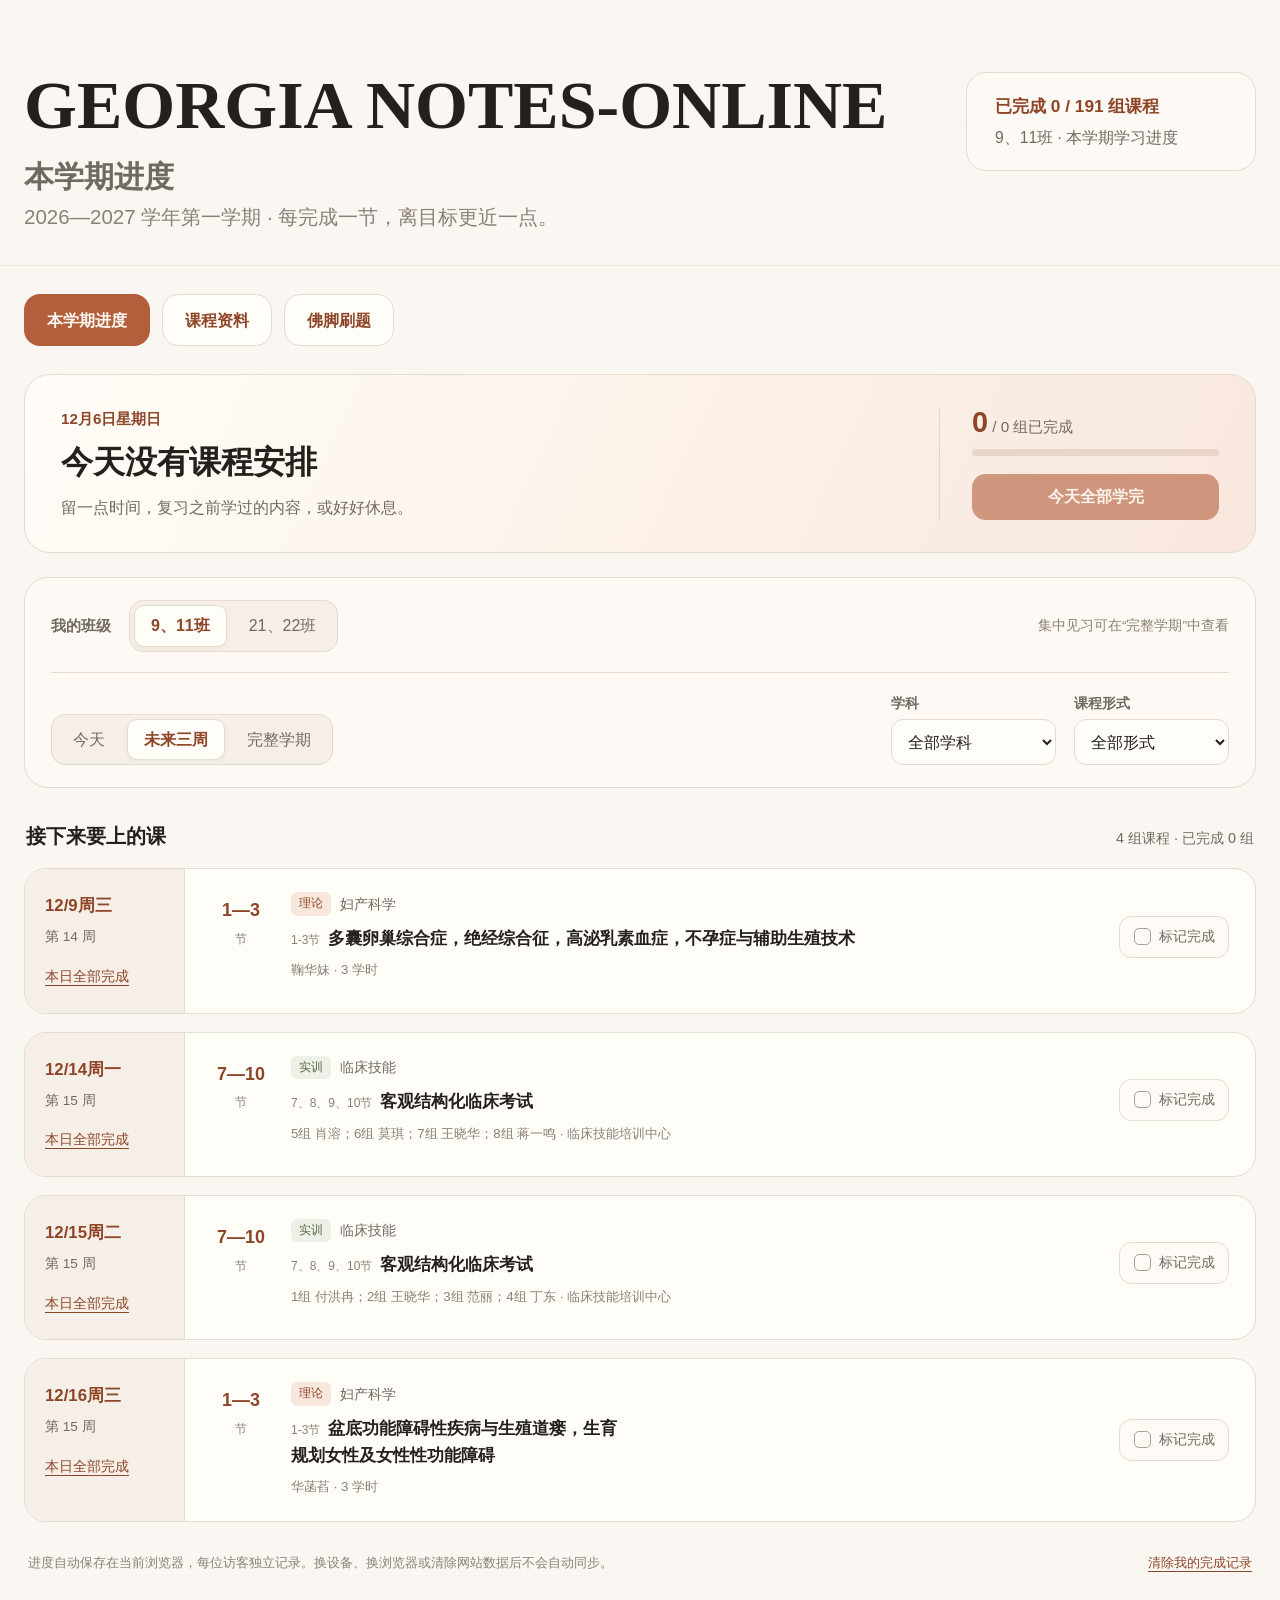
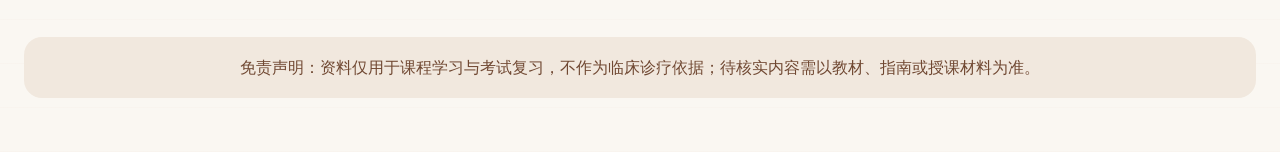
==== commit ca84334a: "Redesign semester progress and make it the default homepage" ====
--- a/index.html
+++ b/index.html
@@ -3,411 +3,87 @@
   <head>
     <meta charset="utf-8" />
     <meta name="viewport" content="width=device-width, initial-scale=1" />
-    <title>GEORGIA NOTES-ONLINE</title>
+    <meta name="color-scheme" content="light" />
+    <title>本学期进度 | GEORGIA NOTES-ONLINE</title>
     <link rel="stylesheet" href="assets/style.css" />
+    <link rel="stylesheet" href="assets/progress.css" />
+    <script src="assets/progress.js" defer></script>
   </head>
-  <body>
+  <body class="progress-page">
     <header class="site-header">
       <div class="header-inner">
         <div>
           <h1 class="site-title">GEORGIA NOTES-ONLINE</h1>
-          <p class="site-kicker">医学课程复习资料下载站</p>
-          <p class="site-subtitle">只发布整理后的系统性笔记；按课程查找，按格式下载。</p>
+          <p class="site-kicker">本学期进度</p>
+          <p class="site-subtitle">2026—2027 学年第一学期 · 每完成一节，离目标更近一点。</p>
         </div>
-        <aside class="library-stats" aria-label="资料统计">
-          <strong id="totalNoteCount">0 条笔记</strong>
-          <span id="courseCoverage">等待发布资料</span>
+        <aside class="library-stats" aria-label="本学期学习进度">
+          <strong id="semesterCount">正在读取进度</strong>
+          <span id="semesterClass">完成记录保存在当前浏览器</span>
         </aside>
       </div>
     </header>
 
     <main class="main-content">
       <nav class="site-switcher" aria-label="站点功能">
-        <a class="switcher-link" href="pages/progress.html">本学期进度</a>
-        <a class="switcher-link is-active" href="index.html">课程资料</a>
+        <a class="switcher-link is-active" href="index.html" aria-current="page">本学期进度</a>
+        <a class="switcher-link" href="courses.html">课程资料</a>
         <a class="switcher-link" href="pages/banks.html">佛脚刷题</a>
       </nav>
 
-      <nav id="courseNav" class="course-nav" aria-label="课程索引" hidden></nav>
+      <section id="status" class="status" role="status">正在加载本学期课程安排。</section>
+      <noscript><p class="status">请开启浏览器的 JavaScript，以查看课程安排和保存学习进度。</p></noscript>
 
-      <section id="status" class="status" role="status">正在加载 data/files.json。</section>
+      <div id="progressContent" hidden>
+        <section class="progress-overview" aria-labelledby="todayTitle">
+          <div class="progress-today-copy">
+            <p class="progress-eyebrow" id="todayDate"></p>
+            <h2 id="todayTitle">今天的学习安排</h2>
+            <p class="progress-today-subjects" id="todayText"></p>
+          </div>
+          <div class="progress-today-action">
+            <p class="progress-today-count" id="todayCount"></p>
+            <div id="todayTrack" class="progress-track" role="progressbar" aria-label="今日完成进度" aria-valuemin="0" aria-valuemax="100" aria-valuenow="0"><i id="todayBar"></i></div>
+            <button class="progress-button is-primary" id="finishToday" type="button">今天全部学完</button>
+          </div>
+        </section>
 
-      <section id="coursePanel" class="course-panel" aria-label="当前课程资料" hidden>
-        <div class="panel-summary">
-          <span id="activeCourseCount">0 条笔记</span>
+        <section class="progress-filters" aria-label="课程筛选">
+          <div class="progress-filter-row">
+            <span class="progress-label" id="classLabel">我的班级</span>
+            <div class="progress-segments" id="classSwitch" role="group" aria-labelledby="classLabel">
+              <button type="button" data-value="9、11班" aria-pressed="true">9、11班</button>
+              <button type="button" data-value="21、22班" aria-pressed="false">21、22班</button>
+            </div>
+            <span class="progress-filter-hint">集中见习可在“完整学期”中查看</span>
+          </div>
+          <div class="progress-filter-row progress-filter-options">
+            <div class="progress-segments progress-scope" id="scopeTabs" role="group" aria-label="时间范围">
+              <button type="button" data-value="today" aria-pressed="false">今天</button>
+              <button type="button" data-value="upcoming" aria-pressed="true">未来三周</button>
+              <button type="button" data-value="all" aria-pressed="false">完整学期</button>
+            </div>
+            <label class="progress-select"><span>学科</span><select id="subject" aria-label="筛选学科"></select></label>
+            <label class="progress-select"><span>课程形式</span><select id="type" aria-label="筛选课程形式"><option>全部形式</option><option>理论</option><option>见习</option><option>实训</option></select></label>
+          </div>
+        </section>
+
+        <div class="progress-list-heading">
+          <h2 id="resultTitle">接下来要上的课</h2>
+          <span id="resultCount"></span>
         </div>
-        <input
-          id="courseSearch"
-          class="course-search"
-          type="search"
-          placeholder="在当前课程中搜索"
-          aria-label="在当前课程中搜索资料"
-        />
-        <div id="fileGrid" class="file-grid"></div>
-        <p id="courseEmpty" class="course-empty" hidden>当前课程里没有匹配的资料。</p>
-      </section>
+        <div class="progress-timeline" id="timeline"></div>
+
+        <div class="progress-storage">
+          <p id="storageNote">进度自动保存在当前浏览器，每位访客独立记录。换设备、换浏览器或清除网站数据后不会自动同步。</p>
+          <button id="reset" class="progress-text-button" type="button">清除我的完成记录</button>
+        </div>
+        <p id="saveStatus" class="progress-feedback" role="status" aria-live="polite"></p>
+      </div>
     </main>
 
     <footer class="site-footer">
       <p>免责声明：资料仅用于课程学习与考试复习，不作为临床诊疗依据；待核实内容需以教材、指南或授课材料为准。</p>
     </footer>
-
-    <script>
-      const courseNames = {
-        imaging: "医学影像学",
-        diagnostics: "诊断学",
-        "preventive-medicine": "预防医学",
-        "medical-english": "医学英语",
-        pharmacoeconomics: "药物经济学",
-        surgery: "外科学",
-        others: "其他"
-      };
-
-      const courseOrder = [
-        "imaging",
-        "diagnostics",
-        "preventive-medicine",
-        "medical-english",
-        "pharmacoeconomics",
-        "surgery",
-        "others"
-      ];
-
-      const state = {
-        files: [],
-        notes: [],
-        courses: [],
-        activeCourseId: ""
-      };
-
-      const courseNavEl = document.getElementById("courseNav");
-      const statusEl = document.getElementById("status");
-      const coursePanelEl = document.getElementById("coursePanel");
-      const totalNoteCountEl = document.getElementById("totalNoteCount");
-      const courseCoverageEl = document.getElementById("courseCoverage");
-      const activeCourseCountEl = document.getElementById("activeCourseCount");
-      const courseSearchEl = document.getElementById("courseSearch");
-      const fileGridEl = document.getElementById("fileGrid");
-      const courseEmptyEl = document.getElementById("courseEmpty");
-
-      function escapeHtml(value) {
-        return String(value ?? "")
-          .replaceAll("&", "&amp;")
-          .replaceAll("<", "&lt;")
-          .replaceAll(">", "&gt;")
-          .replaceAll('"', "&quot;")
-          .replaceAll("'", "&#039;");
-      }
-
-      function normalizeText(value) {
-        return String(value ?? "").toLowerCase();
-      }
-
-      function getCourseId(file) {
-        return file.category || getCourseLabel(file);
-      }
-
-      function getCourseLabel(file) {
-        return file.course || courseNames[file.category] || file.category || "未分类";
-      }
-
-      function getNoteKey(file) {
-        return file.note_id || [getCourseId(file), file.title, file.date].map((item) => String(item || "")).join("|");
-      }
-
-      function isCollection(note) {
-        return note.kind === "collection" || note.type === "Collection" || Array.isArray(note.items);
-      }
-
-      function getDownloadables(note) {
-        if (isCollection(note)) {
-          return Array.isArray(note.items) ? note.items : [];
-        }
-        return Array.isArray(note.files) ? note.files : [note];
-      }
-
-      function getItemFiles(item) {
-        if (Array.isArray(item.files) && item.files.length) {
-          return item.files;
-        }
-        if (item.path) {
-          return [
-            {
-              title: item.title,
-              type: item.type || "PDF",
-              path: item.path,
-              downloadUrl: item.downloadUrl,
-              previewUrl: item.previewUrl
-            }
-          ];
-        }
-        return [];
-      }
-
-      function groupByNote(files) {
-        const groups = new Map();
-        files.forEach((file) => {
-          const key = getNoteKey(file);
-          if (!groups.has(key)) {
-            groups.set(key, {
-              ...file,
-              courseId: getCourseId(file),
-              courseLabel: getCourseLabel(file),
-              files: []
-            });
-          }
-          groups.get(key).files.push(file);
-        });
-
-        return Array.from(groups.values()).map((note) => {
-          note.files.sort((a, b) => String(a.type || "").localeCompare(String(b.type || ""), "zh-CN"));
-          note.previewUrl = note.previewUrl || note.files.find((file) => file.previewUrl)?.previewUrl || "";
-          note.types = isCollection(note)
-            ? ["章节合集"]
-            : [...new Set(note.files.map((file) => file.type).filter(Boolean))];
-          note.searchText = getSearchText(note);
-          return note;
-        });
-      }
-
-      function buildCourses(notes) {
-        const groups = new Map();
-        notes.forEach((note) => {
-          if (!groups.has(note.courseId)) {
-            groups.set(note.courseId, {
-              id: note.courseId,
-              label: note.courseLabel,
-              notes: []
-            });
-          }
-          groups.get(note.courseId).notes.push(note);
-        });
-
-        return Array.from(groups.values()).sort((a, b) => {
-          const ai = courseOrder.indexOf(a.id);
-          const bi = courseOrder.indexOf(b.id);
-          if (ai !== -1 || bi !== -1) {
-            return (ai === -1 ? 999 : ai) - (bi === -1 ? 999 : bi);
-          }
-          return a.label.localeCompare(b.label, "zh-CN");
-        });
-      }
-
-      function getSearchText(note) {
-        const downloadables = getDownloadables(note);
-        const values = [
-          note.title,
-          note.course,
-          note.category,
-          note.courseLabel,
-          note.type,
-          note.date,
-          note.source,
-          note.description,
-          note.previewUrl,
-          note.downloadUrl,
-          ...downloadables.flatMap((item) => [item.title, item.type, item.path, item.downloadUrl, item.previewUrl, item.source])
-        ];
-        return values.map(normalizeText).join(" ");
-      }
-
-      function renderCourseNav() {
-        courseNavEl.hidden = false;
-        courseNavEl.innerHTML = `
-          <span class="course-nav-label">课程索引</span>
-          <div class="course-tabs">
-            ${state.courses
-              .map((course) => {
-                const isActive = course.id === state.activeCourseId;
-                return `
-                  <button
-                    class="course-tab${isActive ? " is-active" : ""}"
-                    type="button"
-                    data-course-id="${escapeHtml(course.id)}"
-                    aria-pressed="${isActive}"
-                  >
-                    <span>${escapeHtml(course.label)}</span>
-                    <strong>${course.notes.length}</strong>
-                  </button>
-                `;
-              })
-              .join("")}
-          </div>
-        `;
-      }
-
-      function renderCollection(note) {
-        const items = getDownloadables(note);
-        if (!items.length) {
-          return `<p class="collection-empty">这个资料集暂时没有章节文件。</p>`;
-        }
-
-        return `
-          <details class="collection-detail">
-            <summary>
-              <span>查看章节</span>
-              <strong>${items.length} 个文件</strong>
-            </summary>
-            <div class="chapter-list">
-              ${items
-                .map((item, index) => {
-                  const chapterNumber = String(index + 1).padStart(2, "0");
-                  const itemFiles = getItemFiles(item);
-                  return `
-                    <div class="chapter-row">
-                      <span>${chapterNumber}. ${escapeHtml(item.title || "未命名章节")}</span>
-                      <div class="chapter-actions">
-                        ${itemFiles
-                          .map(
-                            (file) => `
-                              <a class="chapter-format-button${String(file.type || "").toLowerCase() === "pdf" ? " is-pdf" : ""}" href="${escapeHtml(file.downloadUrl || file.path || "#")}" download>
-                                ${escapeHtml(file.type || "下载")}
-                              </a>
-                            `
-                          )
-                          .join("")}
-                      </div>
-                    </div>
-                  `;
-                })
-                .join("")}
-            </div>
-          </details>
-        `;
-      }
-
-      function renderDownloadButtons(note) {
-        const downloadableFiles = getDownloadables(note);
-        return downloadableFiles
-          .filter((item) => item.downloadUrl || item.path)
-          .map((item, index) => {
-            const label = item.type || "下载";
-            return `<a class="download-link${note.previewUrl ? "" : index === 0 ? " is-primary" : ""}" href="${escapeHtml(item.downloadUrl || item.path || "#")}" download>${escapeHtml(label)}</a>`;
-          })
-          .join("");
-      }
-
-      function renderPreviewButton(note) {
-        if (!note.previewUrl) return "";
-        return `<a class="download-link preview-link is-primary" href="${escapeHtml(note.previewUrl)}" target="_blank" rel="noopener">在线预览</a>`;
-      }
-
-      function renderFileCard(note) {
-        const collection = isCollection(note);
-        const typeLabel = note.types && note.types.length ? note.types.join(" / ") : note.type || "未知";
-        const downloadHtml = collection ? renderCollection(note) : renderDownloadButtons(note);
-
-        return `
-          <article class="file-card${collection ? " is-collection" : ""}" data-search="${escapeHtml(note.searchText)}">
-            <div class="card-heading">
-              <h3 class="file-title">${escapeHtml(note.title || "未命名资料")}</h3>
-              ${collection ? `<span class="collection-badge">资料集</span>` : ""}
-            </div>
-            <p class="description" aria-label="简介">${escapeHtml(note.description || "暂无简介。")}</p>
-            <dl class="meta">
-              <div><dt>日期</dt><dd>${escapeHtml(note.date || "未填写")}</dd></div>
-              <div><dt>来源</dt><dd>${escapeHtml(note.source || "未填写")}</dd></div>
-              <div><dt>类型</dt><dd>${escapeHtml(typeLabel)}</dd></div>
-            </dl>
-            <div class="download-block">
-              <div class="download-label">${collection ? "章节下载" : "下载方式"}</div>
-              ${
-                collection
-                  ? downloadHtml
-                  : `<div class="download-list">
-                      ${renderPreviewButton(note)}
-                      ${downloadHtml}
-                    </div>`
-              }
-            </div>
-          </article>
-        `;
-      }
-
-      function getActiveCourse() {
-        return state.courses.find((course) => course.id === state.activeCourseId) || state.courses[0];
-      }
-
-      function renderActiveCourse() {
-        const course = getActiveCourse();
-        if (!course) return;
-
-        coursePanelEl.hidden = false;
-        activeCourseCountEl.textContent = `${course.notes.length} 条笔记`;
-        courseSearchEl.value = "";
-        courseSearchEl.placeholder = `在 ${course.label} 中搜索`;
-        fileGridEl.innerHTML = course.notes.map(renderFileCard).join("");
-        courseEmptyEl.hidden = course.notes.length > 0;
-      }
-
-      function render() {
-        state.notes = groupByNote(state.files);
-        state.courses = buildCourses(state.notes);
-
-        if (!state.files.length || !state.courses.length) {
-          totalNoteCountEl.textContent = "0 条笔记";
-          courseCoverageEl.textContent = "等待发布资料";
-          courseNavEl.hidden = true;
-          coursePanelEl.hidden = true;
-          statusEl.hidden = false;
-          statusEl.className = "status";
-          statusEl.textContent = "还没有发布资料。新增文件后，这里会自动显示课程索引和下载入口。";
-          return;
-        }
-
-        statusEl.hidden = true;
-        totalNoteCountEl.textContent = `${state.notes.length} 条笔记`;
-        courseCoverageEl.textContent = `覆盖 ${state.courses.length} 门课程`;
-        if (!state.activeCourseId || !state.courses.some((course) => course.id === state.activeCourseId)) {
-          state.activeCourseId = state.courses[0].id;
-        }
-
-        renderCourseNav();
-        renderActiveCourse();
-      }
-
-      function filterActiveCourse(query) {
-        const cards = Array.from(fileGridEl.querySelectorAll(".file-card"));
-        let visibleCount = 0;
-        cards.forEach((card) => {
-          const isVisible = !query || card.dataset.search.includes(query);
-          card.hidden = !isVisible;
-          if (isVisible) visibleCount += 1;
-        });
-        courseEmptyEl.hidden = visibleCount > 0;
-        activeCourseCountEl.textContent = `${visibleCount} 条笔记`;
-      }
-
-      async function loadFiles() {
-        try {
-          const response = await fetch("data/files.json", { cache: "no-store" });
-          if (!response.ok) throw new Error(`HTTP ${response.status}`);
-          const files = await response.json();
-          if (!Array.isArray(files)) throw new Error("data/files.json 必须是数组");
-          state.files = files;
-          render();
-        } catch (error) {
-          courseNavEl.hidden = true;
-          coursePanelEl.hidden = true;
-          statusEl.hidden = false;
-          statusEl.className = "status warning";
-          statusEl.textContent = `无法读取 data/files.json：${error.message}。在 GitHub Pages 或本地网页服务中打开即可动态加载。`;
-        }
-      }
-
-      courseNavEl.addEventListener("click", (event) => {
-        const button = event.target.closest(".course-tab");
-        if (!button) return;
-        state.activeCourseId = button.dataset.courseId;
-        renderCourseNav();
-        renderActiveCourse();
-      });
-
-      courseSearchEl.addEventListener("input", (event) => {
-        filterActiveCourse(normalizeText(event.target.value.trim()));
-      });
-
-      loadFiles();
-    </script>
   </body>
 </html>
--- a/assets/style.css
+++ b/assets/style.css
@@ -1081,7 +1081,17 @@
   }
 
   .switcher-link {
-    flex: 1 1 140px;
+    flex: 1 1 0;
+    min-width: 0;
+    min-height: 48px;
+    border-radius: 14px;
+    padding: 0 8px;
+    font-size: 0.94rem;
+    white-space: nowrap;
+  }
+
+  .site-switcher .switcher-link:nth-child(n + 4) {
+    flex-basis: 100%;
   }
 
   .admin-toolbar,
--- a/assets/progress.css
+++ b/assets/progress.css
@@ -0,0 +1,115 @@
+.progress-page button, .progress-page select { font: inherit; }
+.progress-page button { cursor: pointer; }
+.progress-page button:focus-visible, .progress-page select:focus-visible { outline: 3px solid rgba(180, 95, 60, .25); outline-offset: 3px; }
+.progress-overview {
+  display: grid;
+  grid-template-columns: minmax(0, 1fr) 280px;
+  gap: 40px;
+  align-items: center;
+  border: 1px solid var(--line);
+  border-radius: 26px;
+  padding: 32px 36px;
+  background: linear-gradient(115deg, var(--surface), var(--accent-soft));
+}
+.progress-eyebrow { margin: 0 0 8px; color: var(--accent-strong); font-size: .95rem; font-weight: 750; }
+.progress-today-copy h2 { margin: 0; font-size: clamp(1.5rem, 3vw, 2rem); line-height: 1.4; }
+.progress-today-subjects { margin: 10px 0 0; color: var(--muted); font-size: 1rem; }
+.progress-today-action { border-left: 1px solid rgba(180, 95, 60, .18); padding-left: 32px; }
+.progress-today-count { margin: 0 0 10px; color: var(--muted); font-size: .95rem; }
+.progress-today-count strong { color: var(--accent-strong); font-size: 1.8rem; line-height: 1; }
+.progress-track { height: 7px; margin-bottom: 18px; border-radius: 8px; overflow: hidden; background: #e8d5c7; }
+.progress-track i { display: block; width: 0; height: 100%; border-radius: inherit; background: var(--accent); transition: width 180ms ease; }
+.progress-button { display: inline-flex; align-items: center; justify-content: center; gap: 8px; min-height: 44px; padding: 9px 18px; border: 1px solid var(--line); border-radius: 13px; background: var(--surface); color: var(--accent-strong); font-weight: 750 !important; }
+.progress-button.is-primary { width: 100%; border-color: var(--accent); background: var(--accent); color: #fffaf4; }
+.progress-button:hover { border-color: var(--accent-strong); }
+.progress-button.is-primary:hover { background: var(--accent-strong); }
+.progress-button:disabled { cursor: default; opacity: .6; }
+.progress-filters { display: grid; gap: 20px; margin: 24px 0 32px; border: 1px solid var(--line); border-radius: 24px; padding: 22px 26px; background: rgba(255, 250, 245, .8); }
+.progress-filter-row { display: flex; align-items: center; gap: 18px; min-width: 0; }
+.progress-filter-row + .progress-filter-row { border-top: 1px solid var(--line); padding-top: 20px; }
+.progress-label { flex-shrink: 0; color: var(--muted); font-size: .95rem; font-weight: 750; }
+.progress-segments { display: inline-flex; flex-wrap: wrap; gap: 5px; border: 1px solid var(--line); border-radius: 14px; padding: 4px; background: var(--surface-strong); }
+.progress-segments button { min-height: 40px; border: 1px solid transparent; border-radius: 10px; padding: 7px 16px; background: transparent; color: var(--muted); white-space: nowrap; }
+.progress-segments button:hover { color: var(--accent-strong); background: var(--surface); }
+.progress-segments button[aria-pressed="true"] { border-color: var(--line); color: var(--accent-strong); background: var(--surface); font-weight: 750; box-shadow: 0 2px 4px rgba(77, 47, 28, .04); }
+.progress-filter-hint { margin-left: auto; color: var(--soft); font-size: .85rem; }
+.progress-scope { margin-right: auto; align-self: flex-end; }
+.progress-select { display: grid; gap: 5px; min-width: 155px; }
+.progress-select span { color: var(--muted); font-size: .85rem; font-weight: 650; }
+.progress-select select { min-height: 46px; max-width: 100%; border: 1px solid var(--line); border-radius: 12px; padding: 8px 30px 8px 12px; background: var(--surface); color: var(--text); }
+.progress-list-heading { display: flex; align-items: baseline; justify-content: space-between; gap: 16px; margin: 0 2px 16px; }
+.progress-list-heading h2 { margin: 0; font-size: 1.25rem; }
+.progress-list-heading > span { color: var(--muted); font-size: .9rem; text-align: right; }
+.progress-timeline { display: grid; gap: 18px; }
+.progress-day { display: grid; grid-template-columns: 160px minmax(0, 1fr); border: 1px solid var(--line); border-radius: 22px; overflow: hidden; background: var(--surface); }
+.progress-date { padding: 24px 20px; border-right: 1px solid var(--line); background: var(--surface-strong); }
+.progress-date strong, .progress-date span { display: block; }
+.progress-date strong { color: var(--accent-strong); font-size: 1.05rem; overflow-wrap: anywhere; }
+.progress-date span { margin-top: 6px; color: var(--muted); font-size: .85rem; }
+.progress-date button { margin-top: 18px; padding: 0; border: 0; background: none; color: var(--accent-strong); font-size: .85rem; text-align: left; text-decoration: underline; text-underline-offset: 4px; }
+.progress-lesson { display: grid; grid-template-columns: 60px minmax(0, 1fr) auto; align-items: center; gap: 20px; min-height: 132px; padding: 23px 26px; }
+.progress-lesson + .progress-lesson { border-top: 1px solid var(--line); }
+.progress-lesson.is-complete { background: rgba(244, 247, 237, .62); }
+.progress-period { align-self: start; padding-top: 4px; text-align: center; }
+.progress-period strong { display: block; color: var(--accent-strong); font-size: 1.12rem; font-variant-numeric: tabular-nums; }
+.progress-period span { color: var(--soft); font-size: .78rem; }
+.progress-meta { display: flex; flex-wrap: wrap; align-items: center; gap: 9px; color: var(--muted); font-size: .88rem; }
+.progress-kind { border-radius: 6px; padding: 2px 8px; background: var(--accent-soft); color: var(--accent-strong); font-size: .76rem; }
+.progress-kind.is-practice { background: #edf0e6; color: #566844; }
+.progress-topic h3 { margin: 9px 0 0; font-size: 1.04rem; line-height: 1.65; overflow-wrap: anywhere; white-space: pre-line; }
+.progress-topic + .progress-topic { margin-top: 10px; border-top: 1px dashed var(--line); padding-top: 2px; }
+.progress-topic small { display: inline-block; margin-right: 8px; color: var(--soft); font-size: .75rem; font-weight: 500; }
+.progress-details { margin: 7px 0 0; color: var(--soft); font-size: .83rem; overflow-wrap: anywhere; }
+.progress-done { display: inline-flex; align-items: center; justify-content: center; gap: 8px; min-height: 42px; min-width: 110px; border: 1px solid var(--line); border-radius: 12px; padding: 8px 12px; background: var(--surface-muted); color: var(--muted); font-size: .85rem !important; white-space: nowrap; }
+.progress-done:hover { border-color: var(--accent); color: var(--accent-strong); }
+.progress-check { display: inline-block; position: relative; width: 17px; height: 17px; border: 1.5px solid #aaa091; border-radius: 5px; }
+.progress-done[aria-pressed="true"] { border-color: #d5dfc9; background: #edf2e7; color: #506440; }
+.progress-done[aria-pressed="true"] .progress-check { border-color: #617c4b; background: #617c4b; }
+.progress-done[aria-pressed="true"] .progress-check::after { content: ""; position: absolute; left: 4px; top: 1px; width: 5px; height: 9px; border: solid white; border-width: 0 2px 2px 0; transform: rotate(45deg); }
+.progress-empty { border: 1px dashed var(--line); border-radius: 22px; padding: 60px 24px; background: var(--surface); color: var(--muted); text-align: center; }
+.progress-empty strong { display: block; margin-bottom: 8px; color: var(--text); font-size: 1.1rem; }
+.progress-empty p { margin: 0; }
+.progress-storage { display: flex; align-items: baseline; justify-content: space-between; gap: 24px; margin: 26px 4px 0; color: var(--soft); font-size: .83rem; }
+.progress-storage p { max-width: 780px; margin: 0; }
+.progress-text-button { flex-shrink: 0; border: 0; padding: 4px 0; background: none; color: var(--accent-strong); font-size: .83rem !important; text-decoration: underline; text-underline-offset: 4px; }
+.progress-feedback { margin: 10px 4px 0; min-height: 1.6em; color: var(--accent-strong); font-size: .85rem; }
+.progress-feedback:empty { min-height: 0; margin: 0; }
+@media (max-width: 1000px) {
+  .progress-filter-options { flex-wrap: wrap; }
+  .progress-scope { margin-right: 0; }
+  .progress-select { flex: 1; }
+  .progress-lesson { gap: 16px; padding: 22px; }
+}
+@media (max-width: 760px) {
+  .progress-overview { grid-template-columns: 1fr; gap: 22px; padding: 26px; }
+  .progress-today-action { border-left: 0; border-top: 1px solid rgba(180, 95, 60, .18); padding: 20px 0 0; }
+  .progress-today-action .progress-button { width: auto; min-width: 180px; }
+  .progress-filter-row { flex-wrap: wrap; gap: 12px; }
+  .progress-filter-hint { flex-basis: 100%; margin-left: 0; }
+  .progress-scope { flex-basis: 100%; }
+  .progress-scope button { flex: 1; padding-left: 10px; padding-right: 10px; }
+  .progress-day { grid-template-columns: 1fr; }
+  .progress-date { display: flex; align-items: baseline; flex-wrap: wrap; gap: 8px 12px; border-right: 0; border-bottom: 1px solid var(--line); padding: 14px 20px; }
+  .progress-date strong { font-size: 1rem; }
+  .progress-date span, .progress-date button { margin-top: 0; }
+  .progress-date button { margin-left: auto; }
+  .progress-storage { flex-direction: column; gap: 8px; }
+}
+@media (max-width: 480px) {
+  .progress-overview { border-radius: 22px; padding: 22px; }
+  .progress-filters { border-radius: 22px; padding: 18px; margin-bottom: 26px; }
+  .progress-segments button { padding-left: 12px; padding-right: 12px; font-size: .9rem; }
+  .progress-select { min-width: 0; }
+  .progress-select select { min-width: 0; width: 100%; padding-right: 18px; font-size: .88rem; }
+  .progress-list-heading { align-items: flex-start; }
+  .progress-list-heading h2 { font-size: 1.13rem; }
+  .progress-list-heading > span { max-width: 130px; font-size: .8rem; }
+  .progress-lesson { grid-template-columns: 42px minmax(0, 1fr); gap: 12px; padding: 20px 16px; }
+  .progress-done { grid-column: 2; justify-self: start; }
+  .progress-period strong { font-size: 1rem; }
+  .progress-topic h3 { font-size: 1rem; }
+  .progress-date { padding: 13px 16px; }
+  .progress-date strong { flex-basis: 100%; }
+  .progress-today-subjects { font-size: .95rem; }
+}
+@media (prefers-reduced-motion: reduce) { .progress-track i { transition: none; } }
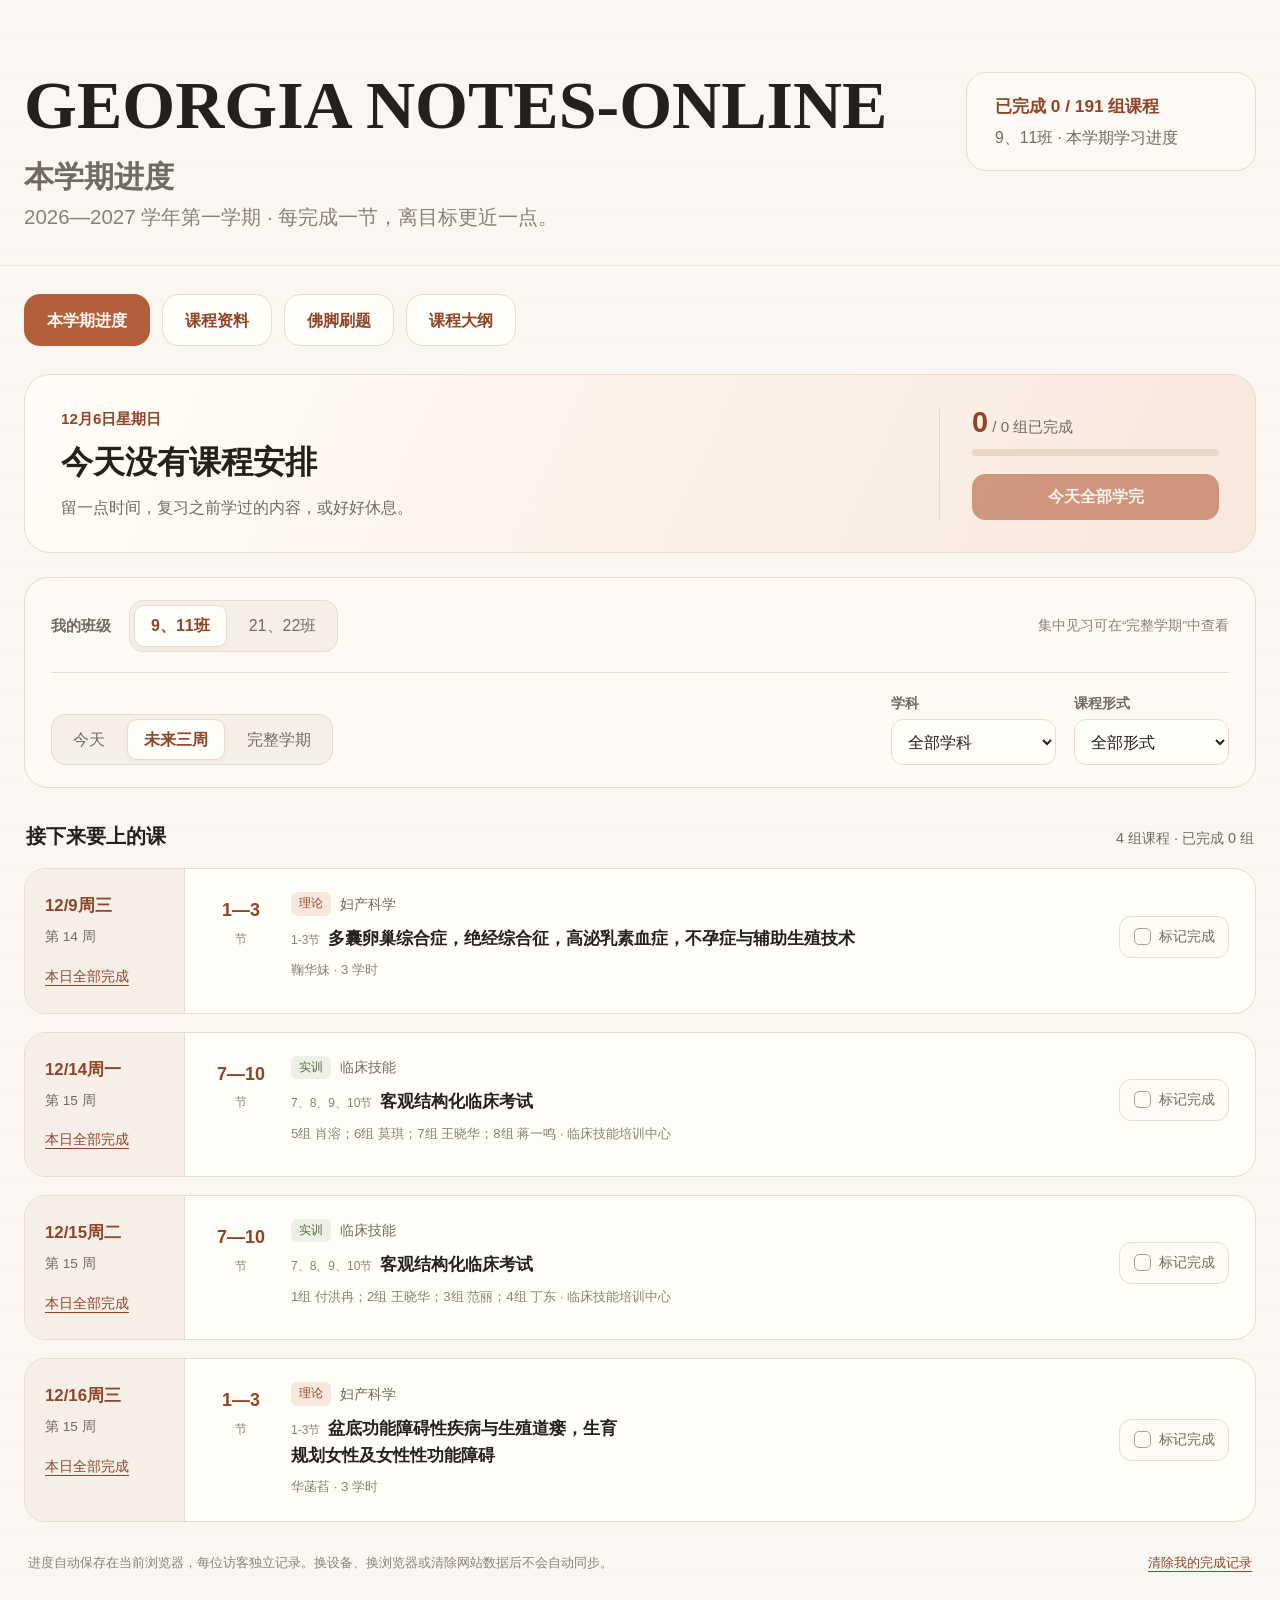
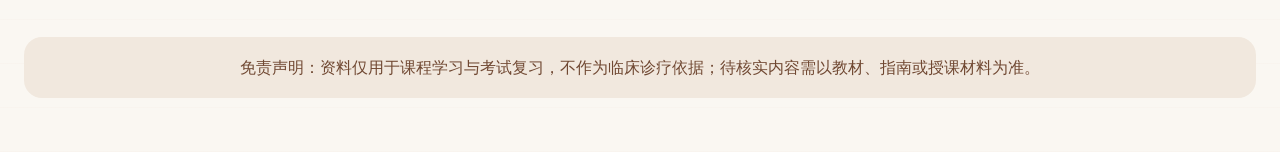
==== commit 6e6ae6a8: "Add course syllabi with review checklists" ====
--- a/index.html
+++ b/index.html
@@ -29,6 +29,7 @@
         <a class="switcher-link is-active" href="index.html" aria-current="page">本学期进度</a>
         <a class="switcher-link" href="courses.html">课程资料</a>
         <a class="switcher-link" href="pages/banks.html">佛脚刷题</a>
+        <a class="switcher-link" href="pages/syllabi.html">课程大纲</a>
       </nav>
 
       <section id="status" class="status" role="status">正在加载本学期课程安排。</section>
